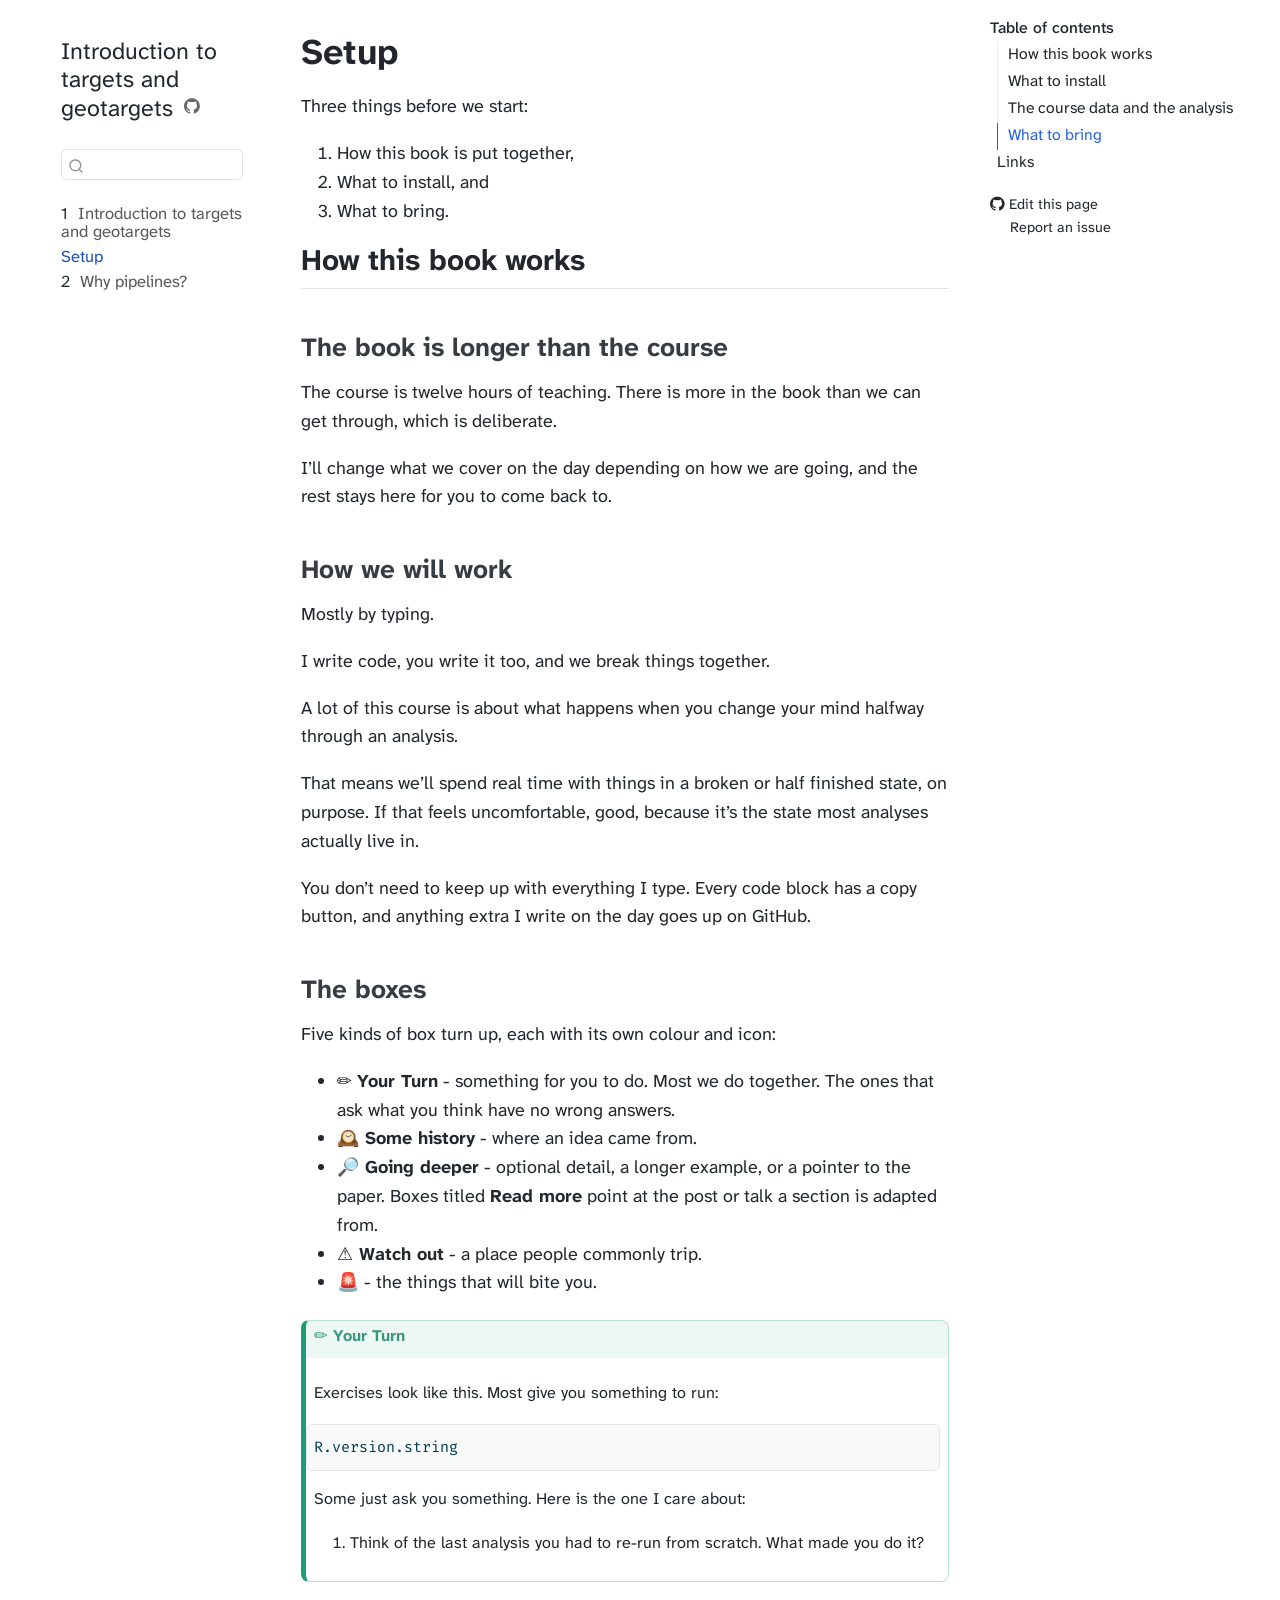
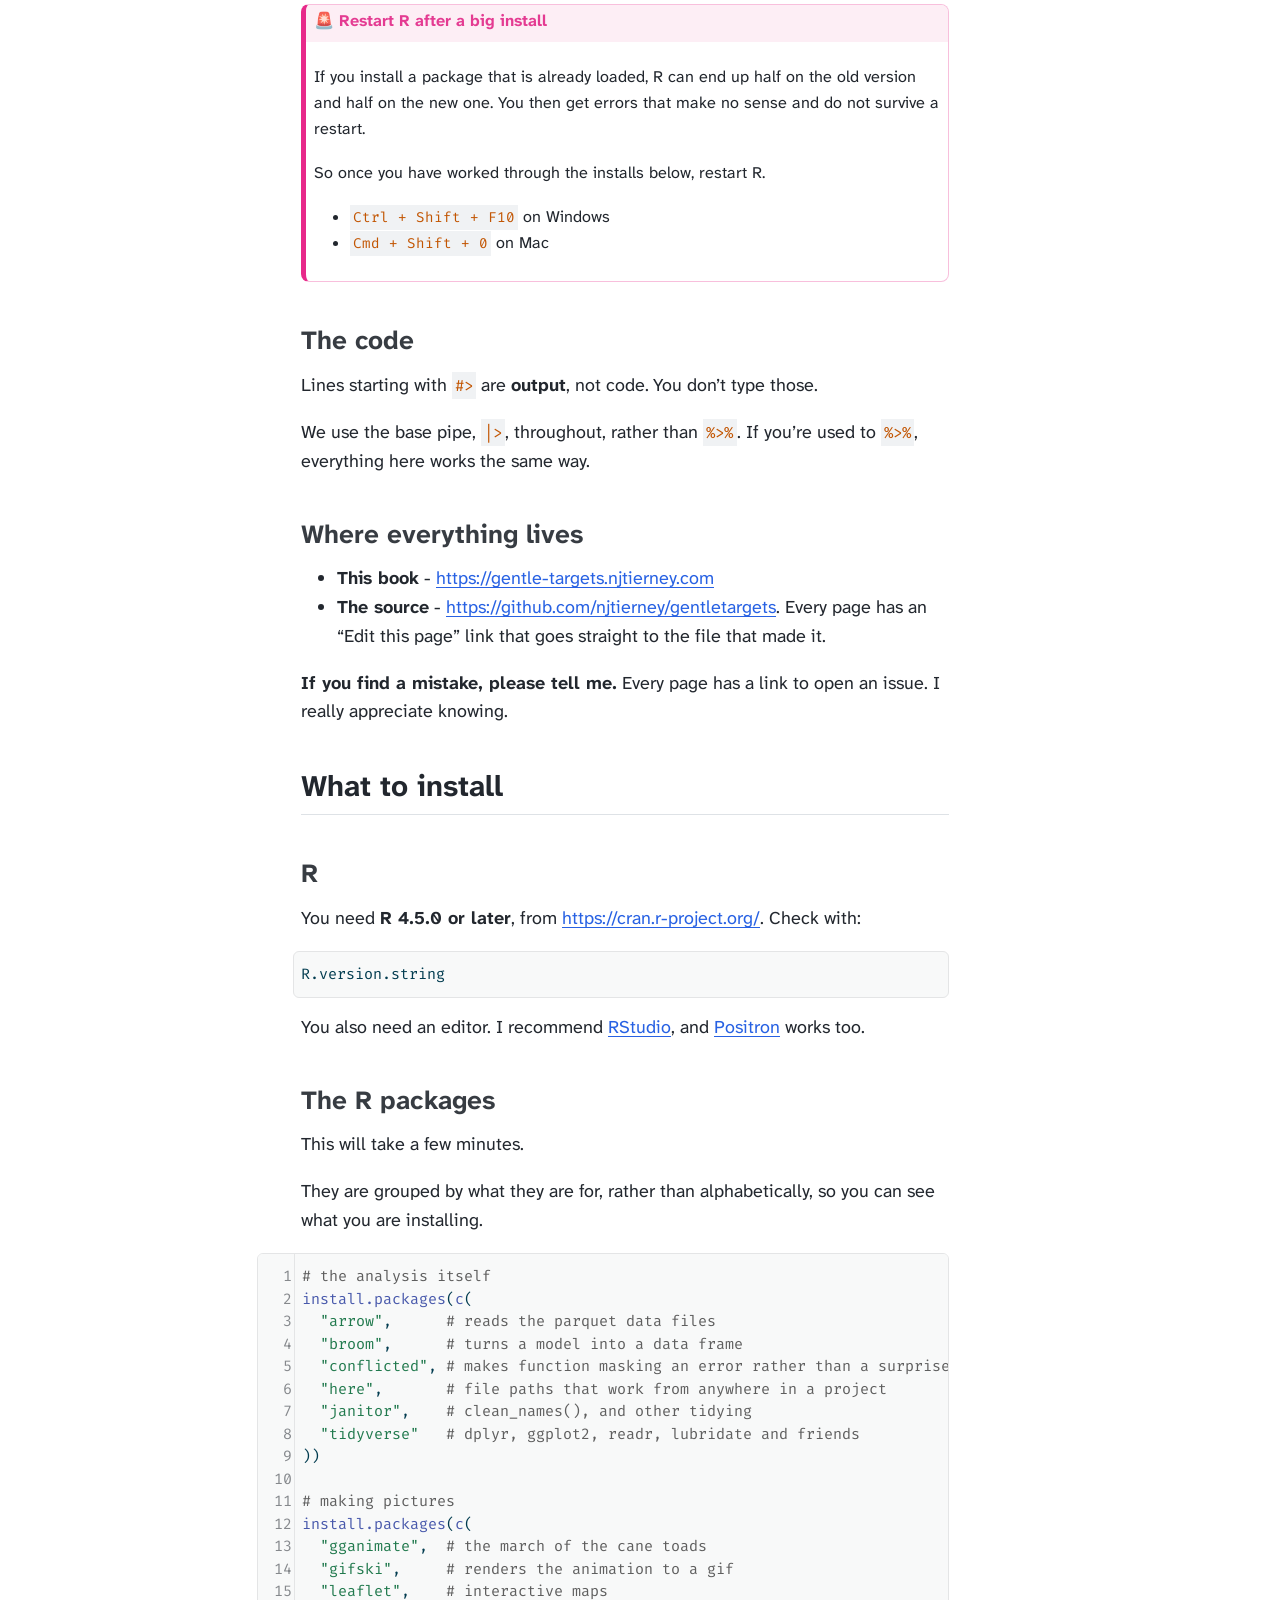
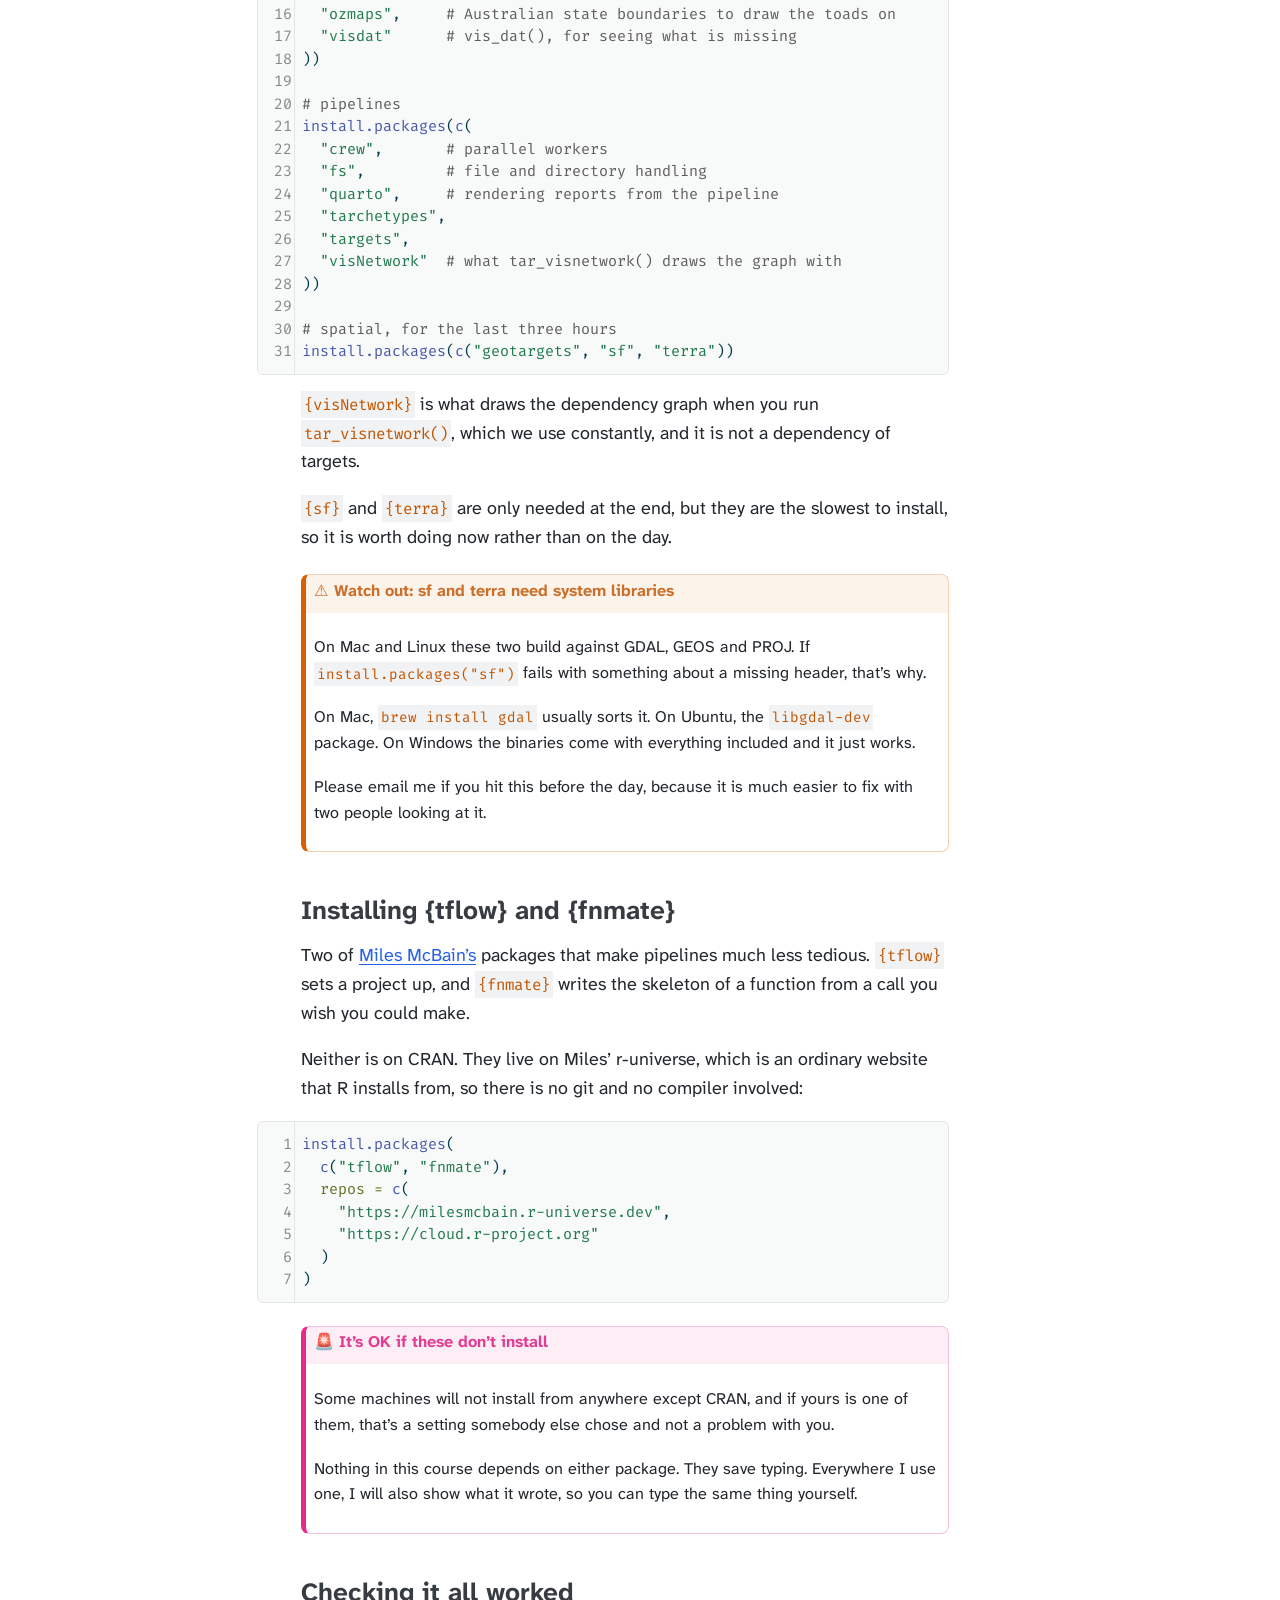
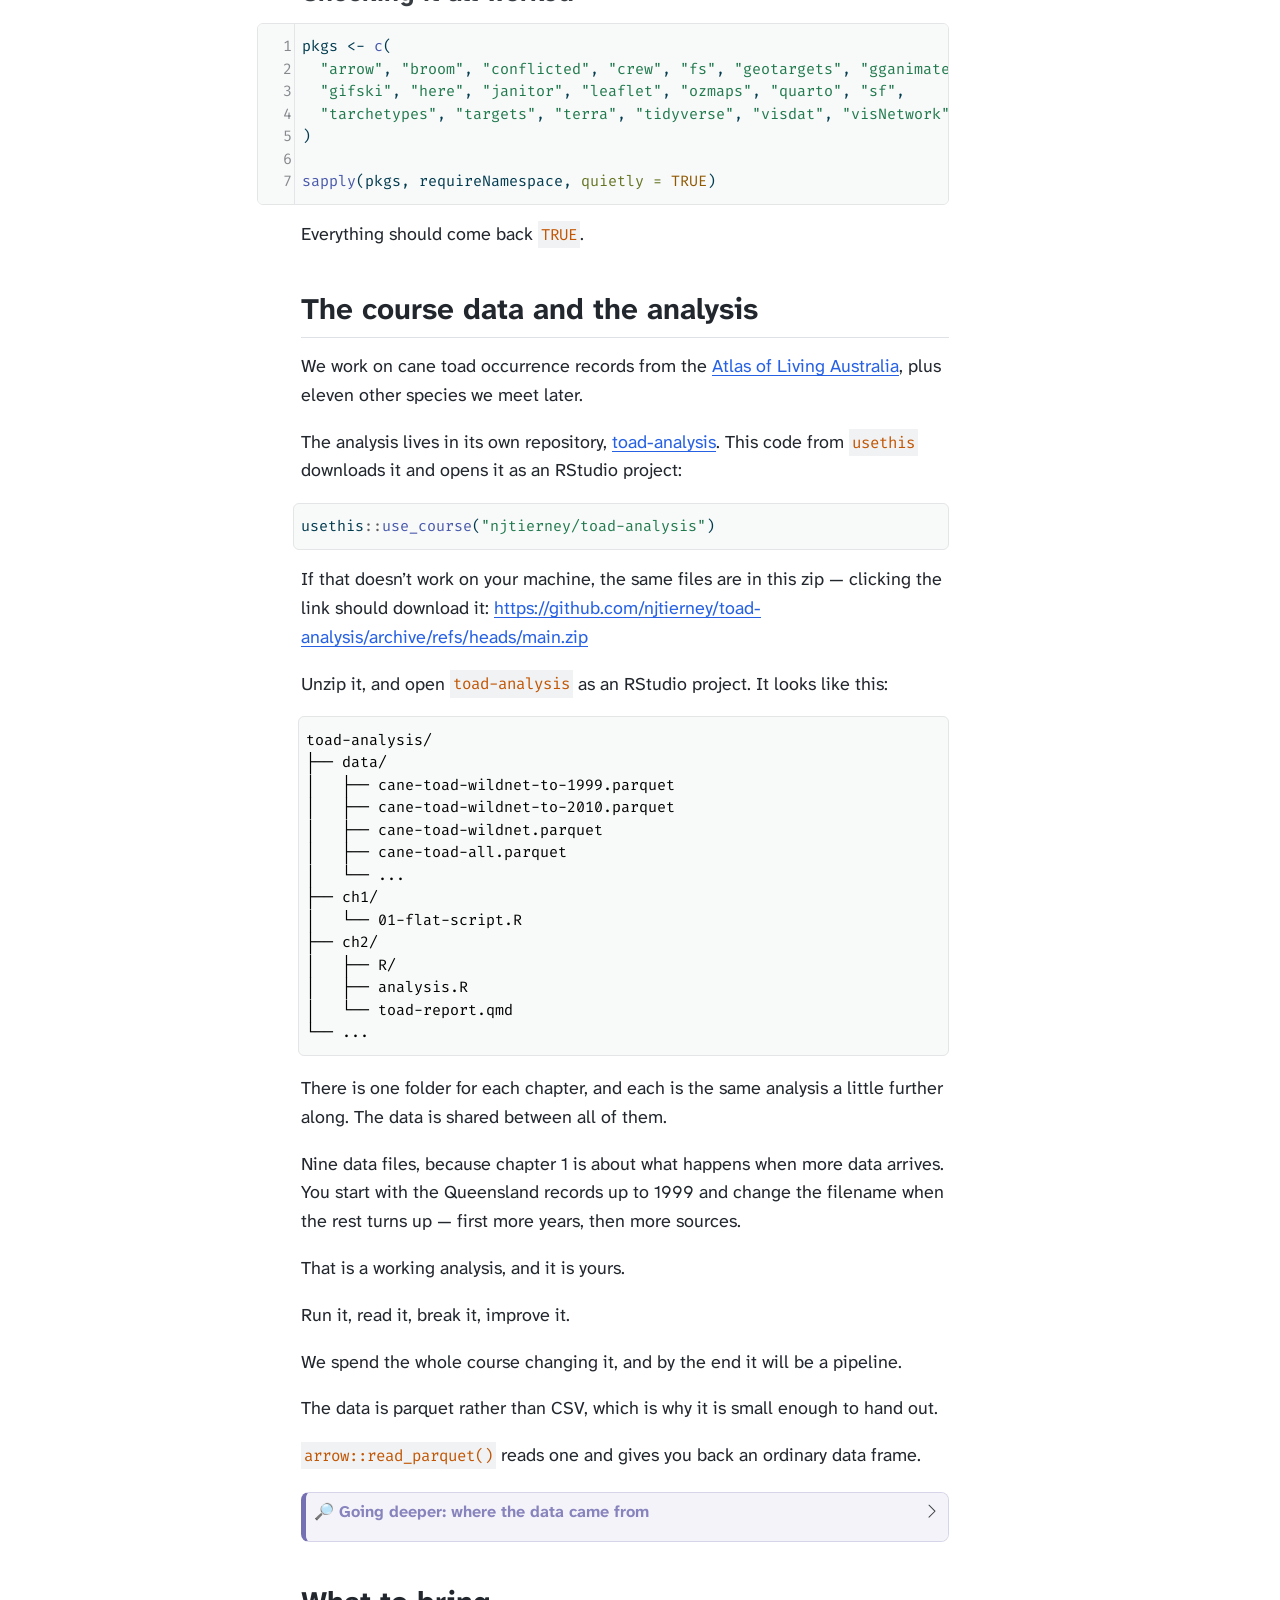
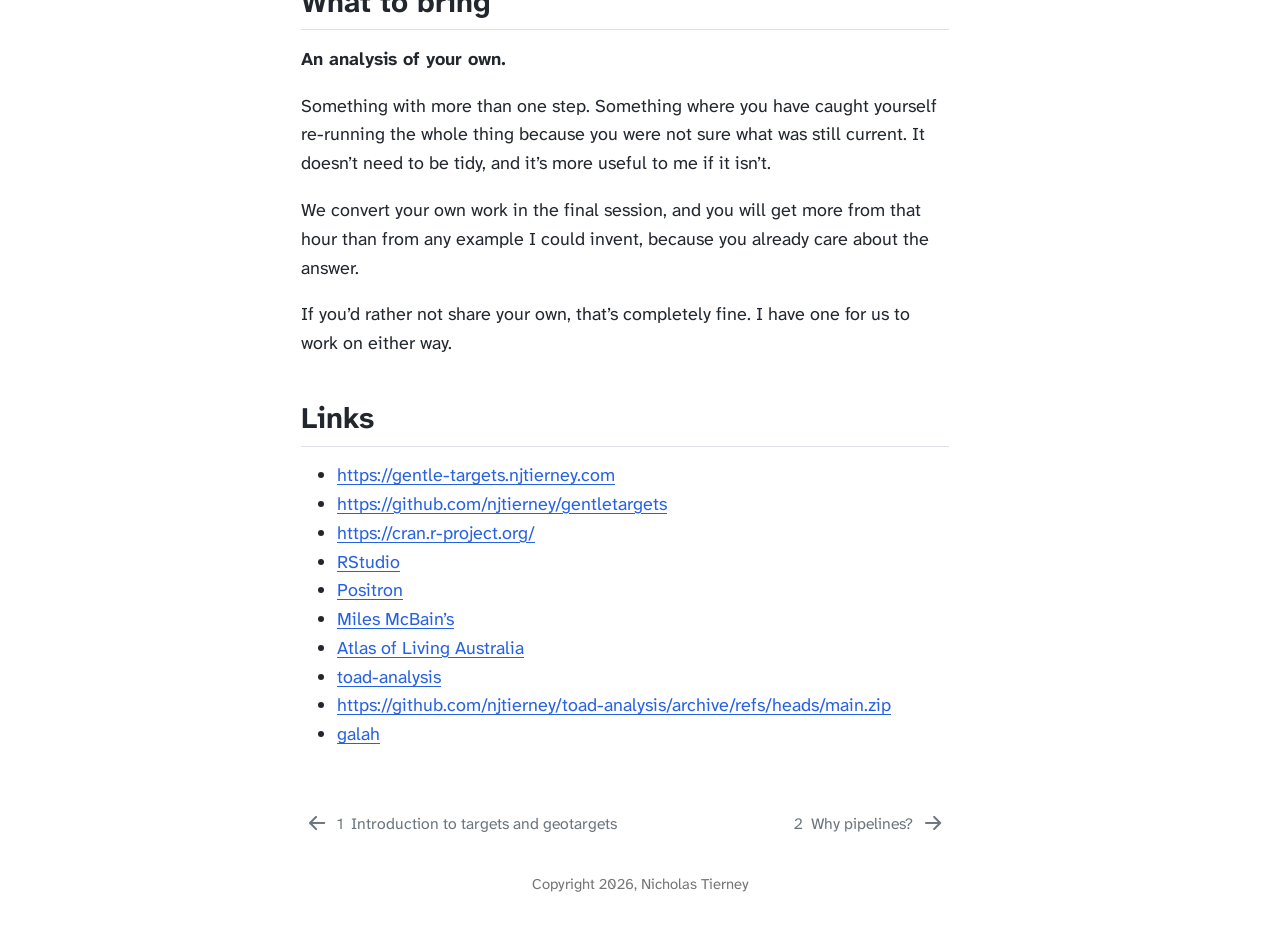
==== setup.html @ 233b73a6 "Built site for gh-pages" ====
<!DOCTYPE html>
<html xmlns="http://www.w3.org/1999/xhtml" lang="en" xml:lang="en"><head>

<meta charset="utf-8">
<meta name="generator" content="quarto-1.10.18">

<meta name="viewport" content="width=device-width, initial-scale=1.0, user-scalable=yes">


<title>Setup – Introduction to targets and geotargets</title>
<style>
/* Default styles provided by pandoc.
** See https://pandoc.org/MANUAL.html#variables-for-html for config info.
*/
span.smallcaps{font-variant: small-caps;}
div.columns{display: flex; gap: 1.5em;}
div.column{flex: auto;}
@media screen {
div.columns{gap: min(4vw, 1.5em);}
div.column{overflow-x: auto;}
}
div.hanging-indent{margin-left: 1.5em; text-indent: -1.5em;}
ul.task-list{list-style: none;}
ul.task-list li input[type="checkbox"] {
  width: 0.8em;
  margin: 0 0.8em 0.2em -1em; /* quarto-specific, see https://github.com/quarto-dev/quarto-cli/issues/4556 */ 
  vertical-align: middle;
}
/* CSS for syntax highlighting */
html { -webkit-text-size-adjust: 100%; }
pre > code.sourceCode { white-space: pre; position: relative; }
pre > code.sourceCode > span { display: inline-block; line-height: 1.25; }
pre > code.sourceCode > span:empty { height: 1.2em; }
.sourceCode { overflow: visible; }
code.sourceCode > span { color: inherit; text-decoration: inherit; }
div.sourceCode { margin: 1em 0; }
pre.sourceCode { margin: 0; }
@media screen {
div.sourceCode { overflow: auto; }
}
@media print {
pre > code.sourceCode { white-space: pre-wrap; }
pre > code.sourceCode > span { text-indent: -5em; padding-left: 5em; }
}
pre.numberSource code
  { counter-reset: source-line 0; }
pre.numberSource code > span
  { position: relative; left: -4em; counter-increment: source-line; }
pre.numberSource code > span > a:first-child::before
  { content: counter(source-line);
    position: relative; left: -1em; text-align: right; vertical-align: baseline;
    border: none; display: inline-block;
    -webkit-touch-callout: none; -webkit-user-select: none;
    -khtml-user-select: none; -moz-user-select: none;
    -ms-user-select: none; user-select: none;
    padding: 0 4px; width: 4em;
  }
pre.numberSource { margin-left: 3em;  padding-left: 4px; }
div.sourceCode
  {   }
@media screen {
pre > code.sourceCode > span > a:first-child::before { text-decoration: underline; }
}
</style>


<script src="site_libs/quarto-nav/quarto-nav.js"></script>
<script src="site_libs/quarto-nav/headroom.min.js"></script>
<script src="site_libs/clipboard/clipboard.min.js"></script>
<script src="site_libs/quarto-search/autocomplete.umd.js"></script>
<script src="site_libs/quarto-search/fuse.min.js"></script>
<script src="site_libs/quarto-search/quarto-search.js"></script>
<meta name="quarto:offset" content="./">
<link href="./why-pipelines.html" rel="next">
<link href="./index.html" rel="prev">
<script src="site_libs/quarto-html/quarto.js" type="module"></script>
<script src="site_libs/quarto-html/tabsets/tabsets.js" type="module"></script>
<script src="site_libs/quarto-html/popper.min.js"></script>
<script src="site_libs/quarto-html/tippy.umd.min.js"></script>
<script src="site_libs/quarto-html/anchor.min.js"></script>
<link href="site_libs/quarto-html/tippy.css" rel="stylesheet">
<link href="site_libs/quarto-html/quarto-syntax-highlighting-b45b7b0fa9169e986df15f1ef60a279c.css" rel="stylesheet" id="quarto-text-highlighting-styles">
<script src="site_libs/bootstrap/bootstrap.min.js"></script>
<link href="site_libs/bootstrap/bootstrap-icons.css" rel="stylesheet">
<link href="site_libs/bootstrap/bootstrap-d8528540b0a15326d4cb04146e0d53d8.min.css" rel="stylesheet" append-hash="true" id="quarto-bootstrap" data-mode="light">
<script id="quarto-search-options" type="application/json">{
  "location": "sidebar",
  "copy-button": false,
  "collapse-after": 3,
  "panel-placement": "start",
  "type": "textbox",
  "limit": 50,
  "keyboard-shortcut": [
    "f",
    "/",
    "s"
  ],
  "show-item-context": false,
  "language": {
    "search-no-results-text": "No results",
    "search-matching-documents-text": "matching documents",
    "search-copy-link-title": "Copy link to search",
    "search-hide-matches-text": "Hide additional matches",
    "search-more-match-text": "more match in this document",
    "search-more-matches-text": "more matches in this document",
    "search-clear-button-title": "Clear",
    "search-text-placeholder": "",
    "search-detached-cancel-button-title": "Cancel",
    "search-submit-button-title": "Submit",
    "search-label": "Search"
  }
}</script>


</head>

<body class="nav-sidebar floating quarto-light">

<div id="quarto-search-results"></div>
  <header id="quarto-header" class="headroom fixed-top">
  <nav class="quarto-secondary-nav">
    <div class="container-fluid d-flex">
      <button type="button" class="quarto-btn-toggle btn" data-bs-toggle="collapse" role="button" data-bs-target=".quarto-sidebar-collapse-item" aria-controls="quarto-sidebar" aria-expanded="false" aria-label="Toggle sidebar navigation" onclick="if (window.quartoToggleHeadroom) { window.quartoToggleHeadroom(); }">
        <i class="bi bi-layout-text-sidebar-reverse"></i>
      </button>
        <nav class="quarto-page-breadcrumbs" aria-label="breadcrumb"><ol class="breadcrumb"><li class="breadcrumb-item"><a href="./setup.html">Setup</a></li></ol></nav>
        <a class="flex-grow-1" role="navigation" data-bs-toggle="collapse" data-bs-target=".quarto-sidebar-collapse-item" aria-controls="quarto-sidebar" aria-expanded="false" aria-label="Toggle sidebar navigation" onclick="if (window.quartoToggleHeadroom) { window.quartoToggleHeadroom(); }">      
        </a>
      <button type="button" class="btn quarto-search-button" aria-label="Search" onclick="window.quartoOpenSearch();">
        <i class="bi bi-search"></i>
      </button>
    </div>
  </nav>
</header>
<!-- content -->
<div id="quarto-content" class="quarto-container page-columns page-rows-contents page-layout-article">
<!-- sidebar -->
  <nav id="quarto-sidebar" class="sidebar collapse collapse-horizontal quarto-sidebar-collapse-item sidebar-navigation floating overflow-auto">
    <div class="pt-lg-2 mt-2 text-left sidebar-header">
    <div class="sidebar-title mb-0 py-0">
      <a href="./">Introduction to targets and geotargets</a> 
        <div class="sidebar-tools-main">
    <a href="https://https://github.com/njtierney/gentletargets" title="Source Code" class="quarto-navigation-tool px-1" aria-label="Source Code"><i class="bi bi-github"></i></a>
</div>
    </div>
      </div>
        <div class="mt-2 flex-shrink-0 align-items-center">
        <div class="sidebar-search">
        <div id="quarto-search" class="" title="Search"></div>
        </div>
        </div>
    <div class="sidebar-menu-container"> 
    <ul class="list-unstyled mt-1">
        <li class="sidebar-item">
  <div class="sidebar-item-container"> 
  <a href="./index.html" class="sidebar-item-text sidebar-link">
 <span class="menu-text"><span class="chapter-number">1</span>&nbsp; <span class="chapter-title">Introduction to targets and geotargets</span></span></a>
  </div>
</li>
        <li class="sidebar-item">
  <div class="sidebar-item-container"> 
  <a href="./setup.html" class="sidebar-item-text sidebar-link active">
 <span class="menu-text">Setup</span></a>
  </div>
</li>
        <li class="sidebar-item">
  <div class="sidebar-item-container"> 
  <a href="./why-pipelines.html" class="sidebar-item-text sidebar-link">
 <span class="menu-text"><span class="chapter-number">2</span>&nbsp; <span class="chapter-title">Why pipelines?</span></span></a>
  </div>
</li>
    </ul>
    </div>
</nav>
<div id="quarto-sidebar-glass" class="quarto-sidebar-collapse-item" data-bs-toggle="collapse" data-bs-target=".quarto-sidebar-collapse-item"></div>
<!-- margin-sidebar -->
    <div id="quarto-margin-sidebar" class="sidebar margin-sidebar">
        <nav id="TOC" role="doc-toc" class="toc-active">
    <h2 id="toc-title">Table of contents</h2>
   
  <ul>
  <li><a href="#how-this-book-works" id="toc-how-this-book-works" class="nav-link active" data-scroll-target="#how-this-book-works">How this book works</a>
  <ul class="collapse">
  <li><a href="#the-book-is-longer-than-the-course" id="toc-the-book-is-longer-than-the-course" class="nav-link" data-scroll-target="#the-book-is-longer-than-the-course">The book is longer than the course</a></li>
  <li><a href="#how-we-will-work" id="toc-how-we-will-work" class="nav-link" data-scroll-target="#how-we-will-work">How we will work</a></li>
  <li><a href="#the-boxes" id="toc-the-boxes" class="nav-link" data-scroll-target="#the-boxes">The boxes</a></li>
  <li><a href="#the-code" id="toc-the-code" class="nav-link" data-scroll-target="#the-code">The code</a></li>
  <li><a href="#where-everything-lives" id="toc-where-everything-lives" class="nav-link" data-scroll-target="#where-everything-lives">Where everything lives</a></li>
  </ul></li>
  <li><a href="#what-to-install" id="toc-what-to-install" class="nav-link" data-scroll-target="#what-to-install">What to install</a>
  <ul class="collapse">
  <li><a href="#r" id="toc-r" class="nav-link" data-scroll-target="#r">R</a></li>
  <li><a href="#the-r-packages" id="toc-the-r-packages" class="nav-link" data-scroll-target="#the-r-packages">The R packages</a></li>
  <li><a href="#installing-tflow-and-fnmate" id="toc-installing-tflow-and-fnmate" class="nav-link" data-scroll-target="#installing-tflow-and-fnmate">Installing {tflow} and {fnmate}</a></li>
  <li><a href="#checking-it-all-worked" id="toc-checking-it-all-worked" class="nav-link" data-scroll-target="#checking-it-all-worked">Checking it all worked</a></li>
  </ul></li>
  <li><a href="#the-course-data-and-the-analysis" id="toc-the-course-data-and-the-analysis" class="nav-link" data-scroll-target="#the-course-data-and-the-analysis">The course data and the analysis</a></li>
  <li><a href="#what-to-bring" id="toc-what-to-bring" class="nav-link" data-scroll-target="#what-to-bring">What to bring</a></li>
  <li>Links</li>
  </ul>
<div class="toc-actions"><ul><li><a href="https://https://github.com/njtierney/gentletargets/edit/main/setup.qmd" class="toc-action"><i class="bi bi-github"></i>Edit this page</a></li><li><a href="https://https://github.com/njtierney/gentletargets/issues/new" class="toc-action"><i class="bi empty"></i>Report an issue</a></li></ul></div></nav>
    </div>
<!-- main -->
<main class="content" id="quarto-document-content">

<header id="title-block-header" class="quarto-title-block default">
<div class="quarto-title">
<h1 class="title"><span id="sec-setup" class="quarto-section-identifier">Setup</span></h1>
</div>



<div class="quarto-title-meta">

    
  
    
  </div>
  


</header>


<p>Three things before we start:</p>
<ol type="1">
<li>How this book is put together,</li>
<li>What to install, and</li>
<li>What to bring.</li>
</ol>
<section id="how-this-book-works" class="level2">
<h2 class="anchored" data-anchor-id="how-this-book-works">How this book works</h2>
<section id="the-book-is-longer-than-the-course" class="level3">
<h3 class="anchored" data-anchor-id="the-book-is-longer-than-the-course">The book is longer than the course</h3>
<p>The course is twelve hours of teaching. There is more in the book than we can get through, which is deliberate.</p>
<p>I’ll change what we cover on the day depending on how we are going, and the rest stays here for you to come back to.</p>
</section>
<section id="how-we-will-work" class="level3">
<h3 class="anchored" data-anchor-id="how-we-will-work">How we will work</h3>
<p>Mostly by typing.</p>
<p>I write code, you write it too, and we break things together.</p>
<p>A lot of this course is about what happens when you change your mind halfway through an analysis.</p>
<p>That means we’ll spend real time with things in a broken or half finished state, on purpose. If that feels uncomfortable, good, because it’s the state most analyses actually live in.</p>
<p>You don’t need to keep up with everything I type. Every code block has a copy button, and anything extra I write on the day goes up on GitHub.</p>
</section>
<section id="the-boxes" class="level3">
<h3 class="anchored" data-anchor-id="the-boxes">The boxes</h3>
<p>Five kinds of box turn up, each with its own colour and icon:</p>
<ul>
<li><strong>✏️ Your Turn</strong> - something for you to do. Most we do together. The ones that ask what you think have no wrong answers.</li>
<li><strong>🕰️ Some history</strong> - where an idea came from.</li>
<li><strong>🔎 Going deeper</strong> - optional detail, a longer example, or a pointer to the paper. Boxes titled <strong>Read more</strong> point at the post or talk a section is adapted from.</li>
<li><strong>⚠️ Watch out</strong> - a place people commonly trip.</li>
<li><strong>🚨</strong> - the things that will bite you.</li>
</ul>
<div class="callout callout-style-default callout-note callout-titled" title="Your Turn">
<div class="callout-header d-flex align-content-center">
<div class="callout-icon-container">
<i class="callout-icon"></i>
</div>
<div class="callout-title-container flex-fill">
<span class="screen-reader-only">Note</span>Your Turn
</div>
</div>
<div class="callout-body-container callout-body">
<p>Exercises look like this. Most give you something to run:</p>
<div class="code-copy-outer-scaffold"><div class="sourceCode" id="cb1"><pre class="sourceCode numberSource r number-lines code-with-copy"><code class="sourceCode r"><span id="cb1-1"><a href="#cb1-1" aria-label="1"></a>R.version.string</span></code></pre></div><button title="Copy to Clipboard" class="code-copy-button"><i class="bi"></i></button></div>
<p>Some just ask you something. Here is the one I care about:</p>
<ol type="1">
<li>Think of the last analysis you had to re-run from scratch. What made you do it?</li>
</ol>
</div>
</div>
<div class="callout callout-style-default callout-important callout-titled" title="Restart R after a big install">
<div class="callout-header d-flex align-content-center">
<div class="callout-icon-container">
<i class="callout-icon"></i>
</div>
<div class="callout-title-container flex-fill">
<span class="screen-reader-only">Important</span>Restart R after a big install
</div>
</div>
<div class="callout-body-container callout-body">
<p>If you install a package that is already loaded, R can end up half on the old version and half on the new one. You then get errors that make no sense and do not survive a restart.</p>
<p>So once you have worked through the installs below, restart R.</p>
<ul>
<li><code>Ctrl + Shift + F10</code> on Windows</li>
<li><code>Cmd + Shift + 0</code> on Mac</li>
</ul>
</div>
</div>
</section>
<section id="the-code" class="level3">
<h3 class="anchored" data-anchor-id="the-code">The code</h3>
<p>Lines starting with <code>#&gt;</code> are <strong>output</strong>, not code. You don’t type those.</p>
<p>We use the base pipe, <code>|&gt;</code>, throughout, rather than <code>%&gt;%</code>. If you’re used to <code>%&gt;%</code>, everything here works the same way.</p>
</section>
<section id="where-everything-lives" class="level3">
<h3 class="anchored" data-anchor-id="where-everything-lives">Where everything lives</h3>
<ul>
<li><strong>This book</strong> - <a href="https://gentle-targets.njtierney.com" class="uri">https://gentle-targets.njtierney.com</a></li>
<li><strong>The source</strong> - <a href="https://github.com/njtierney/gentletargets" class="uri">https://github.com/njtierney/gentletargets</a>. Every page has an “Edit this page” link that goes straight to the file that made it.</li>
</ul>
<p><strong>If you find a mistake, please tell me.</strong> Every page has a link to open an issue. I really appreciate knowing.</p>
</section>
</section>
<section id="what-to-install" class="level2">
<h2 class="anchored" data-anchor-id="what-to-install">What to install</h2>
<section id="r" class="level3">
<h3 class="anchored" data-anchor-id="r">R</h3>
<p>You need <strong>R 4.5.0 or later</strong>, from <a href="https://cran.r-project.org/" class="uri">https://cran.r-project.org/</a>. Check with:</p>
<div class="code-copy-outer-scaffold"><div class="sourceCode" id="cb2"><pre class="sourceCode numberSource r number-lines code-with-copy"><code class="sourceCode r"><span id="cb2-1"><a href="#cb2-1" aria-label="1"></a>R.version.string</span></code></pre></div><button title="Copy to Clipboard" class="code-copy-button"><i class="bi"></i></button></div>
<p>You also need an editor. I recommend <a href="https://posit.co/download/rstudio-desktop/">RStudio</a>, and <a href="https://positron.posit.co/">Positron</a> works too.</p>
</section>
<section id="the-r-packages" class="level3">
<h3 class="anchored" data-anchor-id="the-r-packages">The R packages</h3>
<p>This will take a few minutes.</p>
<p>They are grouped by what they are for, rather than alphabetically, so you can see what you are installing.</p>
<div class="code-copy-outer-scaffold"><div class="sourceCode" id="cb3"><pre class="sourceCode numberSource r number-lines code-with-copy"><code class="sourceCode r"><span id="cb3-1"><a href="#cb3-1" aria-label="1"></a><span class="co"># the analysis itself</span></span>
<span id="cb3-2"><a href="#cb3-2" aria-label="2"></a><span class="fu">install.packages</span>(<span class="fu">c</span>(</span>
<span id="cb3-3"><a href="#cb3-3" aria-label="3"></a>  <span class="st">"arrow"</span>,      <span class="co"># reads the parquet data files</span></span>
<span id="cb3-4"><a href="#cb3-4" aria-label="4"></a>  <span class="st">"broom"</span>,      <span class="co"># turns a model into a data frame</span></span>
<span id="cb3-5"><a href="#cb3-5" aria-label="5"></a>  <span class="st">"conflicted"</span>, <span class="co"># makes function masking an error rather than a surprise</span></span>
<span id="cb3-6"><a href="#cb3-6" aria-label="6"></a>  <span class="st">"here"</span>,       <span class="co"># file paths that work from anywhere in a project</span></span>
<span id="cb3-7"><a href="#cb3-7" aria-label="7"></a>  <span class="st">"janitor"</span>,    <span class="co"># clean_names(), and other tidying</span></span>
<span id="cb3-8"><a href="#cb3-8" aria-label="8"></a>  <span class="st">"tidyverse"</span>   <span class="co"># dplyr, ggplot2, readr, lubridate and friends</span></span>
<span id="cb3-9"><a href="#cb3-9" aria-label="9"></a>))</span>
<span id="cb3-10"><a href="#cb3-10" aria-label="10"></a></span>
<span id="cb3-11"><a href="#cb3-11" aria-label="11"></a><span class="co"># making pictures</span></span>
<span id="cb3-12"><a href="#cb3-12" aria-label="12"></a><span class="fu">install.packages</span>(<span class="fu">c</span>(</span>
<span id="cb3-13"><a href="#cb3-13" aria-label="13"></a>  <span class="st">"gganimate"</span>,  <span class="co"># the march of the cane toads</span></span>
<span id="cb3-14"><a href="#cb3-14" aria-label="14"></a>  <span class="st">"gifski"</span>,     <span class="co"># renders the animation to a gif</span></span>
<span id="cb3-15"><a href="#cb3-15" aria-label="15"></a>  <span class="st">"leaflet"</span>,    <span class="co"># interactive maps</span></span>
<span id="cb3-16"><a href="#cb3-16" aria-label="16"></a>  <span class="st">"ozmaps"</span>,     <span class="co"># Australian state boundaries to draw the toads on</span></span>
<span id="cb3-17"><a href="#cb3-17" aria-label="17"></a>  <span class="st">"visdat"</span>      <span class="co"># vis_dat(), for seeing what is missing</span></span>
<span id="cb3-18"><a href="#cb3-18" aria-label="18"></a>))</span>
<span id="cb3-19"><a href="#cb3-19" aria-label="19"></a></span>
<span id="cb3-20"><a href="#cb3-20" aria-label="20"></a><span class="co"># pipelines</span></span>
<span id="cb3-21"><a href="#cb3-21" aria-label="21"></a><span class="fu">install.packages</span>(<span class="fu">c</span>(</span>
<span id="cb3-22"><a href="#cb3-22" aria-label="22"></a>  <span class="st">"crew"</span>,       <span class="co"># parallel workers</span></span>
<span id="cb3-23"><a href="#cb3-23" aria-label="23"></a>  <span class="st">"fs"</span>,         <span class="co"># file and directory handling</span></span>
<span id="cb3-24"><a href="#cb3-24" aria-label="24"></a>  <span class="st">"quarto"</span>,     <span class="co"># rendering reports from the pipeline</span></span>
<span id="cb3-25"><a href="#cb3-25" aria-label="25"></a>  <span class="st">"tarchetypes"</span>,</span>
<span id="cb3-26"><a href="#cb3-26" aria-label="26"></a>  <span class="st">"targets"</span>,</span>
<span id="cb3-27"><a href="#cb3-27" aria-label="27"></a>  <span class="st">"visNetwork"</span>  <span class="co"># what tar_visnetwork() draws the graph with</span></span>
<span id="cb3-28"><a href="#cb3-28" aria-label="28"></a>))</span>
<span id="cb3-29"><a href="#cb3-29" aria-label="29"></a></span>
<span id="cb3-30"><a href="#cb3-30" aria-label="30"></a><span class="co"># spatial, for the last three hours</span></span>
<span id="cb3-31"><a href="#cb3-31" aria-label="31"></a><span class="fu">install.packages</span>(<span class="fu">c</span>(<span class="st">"geotargets"</span>, <span class="st">"sf"</span>, <span class="st">"terra"</span>))</span></code></pre></div><button title="Copy to Clipboard" class="code-copy-button"><i class="bi"></i></button></div>
<p><code>{visNetwork}</code> is what draws the dependency graph when you run <code>tar_visnetwork()</code>, which we use constantly, and it is not a dependency of targets.</p>
<p><code>{sf}</code> and <code>{terra}</code> are only needed at the end, but they are the slowest to install, so it is worth doing now rather than on the day.</p>
<div class="callout callout-style-default callout-warning callout-titled" title="Watch out: sf and terra need system libraries">
<div class="callout-header d-flex align-content-center">
<div class="callout-icon-container">
<i class="callout-icon"></i>
</div>
<div class="callout-title-container flex-fill">
<span class="screen-reader-only">Warning</span>Watch out: sf and terra need system libraries
</div>
</div>
<div class="callout-body-container callout-body">
<p>On Mac and Linux these two build against GDAL, GEOS and PROJ. If <code>install.packages("sf")</code> fails with something about a missing header, that’s why.</p>
<p>On Mac, <code>brew install gdal</code> usually sorts it. On Ubuntu, the <code>libgdal-dev</code> package. On Windows the binaries come with everything included and it just works.</p>
<p>Please email me if you hit this before the day, because it is much easier to fix with two people looking at it.</p>
</div>
</div>
</section>
<section id="installing-tflow-and-fnmate" class="level3">
<h3 class="anchored" data-anchor-id="installing-tflow-and-fnmate">Installing {tflow} and {fnmate}</h3>
<p>Two of <a href="https://milesmcbain.xyz">Miles McBain’s</a> packages that make pipelines much less tedious. <code>{tflow}</code> sets a project up, and <code>{fnmate}</code> writes the skeleton of a function from a call you wish you could make.</p>
<p>Neither is on CRAN. They live on Miles’ r-universe, which is an ordinary website that R installs from, so there is no git and no compiler involved:</p>
<div class="code-copy-outer-scaffold"><div class="sourceCode" id="cb4"><pre class="sourceCode numberSource r number-lines code-with-copy"><code class="sourceCode r"><span id="cb4-1"><a href="#cb4-1" aria-label="1"></a><span class="fu">install.packages</span>(</span>
<span id="cb4-2"><a href="#cb4-2" aria-label="2"></a>  <span class="fu">c</span>(<span class="st">"tflow"</span>, <span class="st">"fnmate"</span>),</span>
<span id="cb4-3"><a href="#cb4-3" aria-label="3"></a>  <span class="at">repos =</span> <span class="fu">c</span>(</span>
<span id="cb4-4"><a href="#cb4-4" aria-label="4"></a>    <span class="st">"https://milesmcbain.r-universe.dev"</span>,</span>
<span id="cb4-5"><a href="#cb4-5" aria-label="5"></a>    <span class="st">"https://cloud.r-project.org"</span></span>
<span id="cb4-6"><a href="#cb4-6" aria-label="6"></a>  )</span>
<span id="cb4-7"><a href="#cb4-7" aria-label="7"></a>)</span></code></pre></div><button title="Copy to Clipboard" class="code-copy-button"><i class="bi"></i></button></div>
<div class="callout callout-style-default callout-important callout-titled" title="It's OK if these don't install">
<div class="callout-header d-flex align-content-center">
<div class="callout-icon-container">
<i class="callout-icon"></i>
</div>
<div class="callout-title-container flex-fill">
<span class="screen-reader-only">Important</span>It’s OK if these don’t install
</div>
</div>
<div class="callout-body-container callout-body">
<p>Some machines will not install from anywhere except CRAN, and if yours is one of them, that’s a setting somebody else chose and not a problem with you.</p>
<p>Nothing in this course depends on either package. They save typing. Everywhere I use one, I will also show what it wrote, so you can type the same thing yourself.</p>
</div>
</div>
</section>
<section id="checking-it-all-worked" class="level3">
<h3 class="anchored" data-anchor-id="checking-it-all-worked">Checking it all worked</h3>
<div class="code-copy-outer-scaffold"><div class="sourceCode" id="cb5"><pre class="sourceCode numberSource r number-lines code-with-copy"><code class="sourceCode r"><span id="cb5-1"><a href="#cb5-1" aria-label="1"></a>pkgs <span class="ot">&lt;-</span> <span class="fu">c</span>(</span>
<span id="cb5-2"><a href="#cb5-2" aria-label="2"></a>  <span class="st">"arrow"</span>, <span class="st">"broom"</span>, <span class="st">"conflicted"</span>, <span class="st">"crew"</span>, <span class="st">"fs"</span>, <span class="st">"geotargets"</span>, <span class="st">"gganimate"</span>,</span>
<span id="cb5-3"><a href="#cb5-3" aria-label="3"></a>  <span class="st">"gifski"</span>, <span class="st">"here"</span>, <span class="st">"janitor"</span>, <span class="st">"leaflet"</span>, <span class="st">"ozmaps"</span>, <span class="st">"quarto"</span>, <span class="st">"sf"</span>,</span>
<span id="cb5-4"><a href="#cb5-4" aria-label="4"></a>  <span class="st">"tarchetypes"</span>, <span class="st">"targets"</span>, <span class="st">"terra"</span>, <span class="st">"tidyverse"</span>, <span class="st">"visdat"</span>, <span class="st">"visNetwork"</span></span>
<span id="cb5-5"><a href="#cb5-5" aria-label="5"></a>)</span>
<span id="cb5-6"><a href="#cb5-6" aria-label="6"></a></span>
<span id="cb5-7"><a href="#cb5-7" aria-label="7"></a><span class="fu">sapply</span>(pkgs, requireNamespace, <span class="at">quietly =</span> <span class="cn">TRUE</span>)</span></code></pre></div><button title="Copy to Clipboard" class="code-copy-button"><i class="bi"></i></button></div>
<p>Everything should come back <code>TRUE</code>.</p>
</section>
</section>
<section id="the-course-data-and-the-analysis" class="level2">
<h2 class="anchored" data-anchor-id="the-course-data-and-the-analysis">The course data and the analysis</h2>
<p>We work on cane toad occurrence records from the <a href="https://www.ala.org.au">Atlas of Living Australia</a>, plus eleven other species we meet later.</p>
<p>The analysis lives in its own repository, <a href="https://github.com/njtierney/toad-analysis">toad-analysis</a>. This code from <code>usethis</code> downloads it and opens it as an RStudio project:</p>
<div class="code-copy-outer-scaffold"><div class="sourceCode" id="cb6"><pre class="sourceCode numberSource r number-lines code-with-copy"><code class="sourceCode r"><span id="cb6-1"><a href="#cb6-1" aria-label="1"></a>usethis<span class="sc">::</span><span class="fu">use_course</span>(<span class="st">"njtierney/toad-analysis"</span>)</span></code></pre></div><button title="Copy to Clipboard" class="code-copy-button"><i class="bi"></i></button></div>
<p>If that doesn’t work on your machine, the same files are in this zip — clicking the link should download it: <a href="https://github.com/njtierney/toad-analysis/archive/refs/heads/main.zip" class="uri">https://github.com/njtierney/toad-analysis/archive/refs/heads/main.zip</a></p>
<p>Unzip it, and open <code>toad-analysis</code> as an RStudio project. It looks like this:</p>
<pre><code>toad-analysis/
├── data/
│   ├── cane-toad-wildnet-to-1999.parquet
│   ├── cane-toad-wildnet-to-2010.parquet
│   ├── cane-toad-wildnet.parquet
│   ├── cane-toad-all.parquet
│   └── ...
├── ch1/
│   └── 01-flat-script.R
├── ch2/
│   ├── R/
│   ├── analysis.R
│   └── toad-report.qmd
└── ...</code></pre>
<p>There is one folder for each chapter, and each is the same analysis a little further along. The data is shared between all of them.</p>
<p>Nine data files, because chapter 1 is about what happens when more data arrives. You start with the Queensland records up to 1999 and change the filename when the rest turns up — first more years, then more sources.</p>
<p>That is a working analysis, and it is yours.</p>
<p>Run it, read it, break it, improve it.</p>
<p>We spend the whole course changing it, and by the end it will be a pipeline.</p>
<p>The data is parquet rather than CSV, which is why it is small enough to hand out.</p>
<p><code>arrow::read_parquet()</code> reads one and gives you back an ordinary data frame.</p>
<div class="callout callout-style-default callout-tip callout-titled" title="Going deeper: where the data came from">
<div class="callout-header d-flex align-content-center collapsed" data-bs-toggle="collapse" data-bs-target=".callout-5-contents" aria-controls="callout-5" aria-expanded="false" aria-label="Toggle callout">
<div class="callout-icon-container">
<i class="callout-icon"></i>
</div>
<div class="callout-title-container flex-fill">
<span class="screen-reader-only">Tip</span>Going deeper: where the data came from
</div>
<div class="callout-btn-toggle d-inline-block border-0 py-1 ps-1 pe-0 float-end"><i class="callout-toggle"></i></div>
</div>
<div id="callout-5" class="callout-5-contents callout-collapse collapse">
<div class="callout-body-container callout-body">
<p><code>data-raw/01-download-occurrences.R</code> in the book’s repo is the script that made these files. It uses <a href="https://galah.ala.org.au/R/">galah</a> to query the Atlas of Living Australia.</p>
<p>You do not need to run it, and I would rather you didn’t on the day, because thirty people hitting the same API at once is not a good time for anybody. But it is there, it is commented, and it’s a reasonable model for the kind of script that belongs in <code>data-raw/</code>.</p>
<p>Records under a non-commercial licence have been removed, so what you have is a little smaller than what the Atlas will give you.</p>
</div>
</div>
</div>
</section>
<section id="what-to-bring" class="level2">
<h2 class="anchored" data-anchor-id="what-to-bring">What to bring</h2>
<p><strong>An analysis of your own.</strong></p>
<p>Something with more than one step. Something where you have caught yourself re-running the whole thing because you were not sure what was still current. It doesn’t need to be tidy, and it’s more useful to me if it isn’t.</p>
<p>We convert your own work in the final session, and you will get more from that hour than from any example I could invent, because you already care about the answer.</p>
<p>If you’d rather not share your own, that’s completely fine. I have one for us to work on either way.</p>


</section>
<section class="level2 unnumbered">
<h2 class="unnumbered anchored" data-anchor-id="">Links</h2>
<ul>
<li><a href="https://gentle-targets.njtierney.com" class="uri">https://gentle-targets.njtierney.com</a></li>
<li><a href="https://github.com/njtierney/gentletargets" class="uri">https://github.com/njtierney/gentletargets</a></li>
<li><a href="https://cran.r-project.org/" class="uri">https://cran.r-project.org/</a></li>
<li><a href="https://posit.co/download/rstudio-desktop/">RStudio</a></li>
<li><a href="https://positron.posit.co/">Positron</a></li>
<li><a href="https://milesmcbain.xyz">Miles McBain’s</a></li>
<li><a href="https://www.ala.org.au">Atlas of Living Australia</a></li>
<li><a href="https://github.com/njtierney/toad-analysis">toad-analysis</a></li>
<li><a href="https://github.com/njtierney/toad-analysis/archive/refs/heads/main.zip" class="uri">https://github.com/njtierney/toad-analysis/archive/refs/heads/main.zip</a></li>
<li><a href="https://galah.ala.org.au/R/">galah</a></li>
</ul>
</section>

</main> <!-- /main -->
<script id="quarto-html-after-body" type="application/javascript">
  window.document.addEventListener("DOMContentLoaded", function (event) {
    const icon = "";
    const anchorJS = new window.AnchorJS();
    anchorJS.options = {
      placement: 'right',
      icon: icon
    };
    anchorJS.add('.anchored');
    const isCodeAnnotation = (el) => {
      for (const clz of el.classList) {
        if (clz.startsWith('code-annotation-')) {                     
          return true;
        }
      }
      return false;
    }
    const onCopySuccess = function(e) {
      // button target
      const button = e.trigger;
      // don't keep focus
      button.blur();
      // flash "checked"
      button.classList.add('code-copy-button-checked');
      var currentTitle = button.getAttribute("title");
      button.setAttribute("title", "Copied!");
      let tooltip;
      if (window.bootstrap) {
        button.setAttribute("data-bs-toggle", "tooltip");
        button.setAttribute("data-bs-placement", "left");
        button.setAttribute("data-bs-title", "Copied!");
        tooltip = new bootstrap.Tooltip(button, 
          { trigger: "manual", 
            customClass: "code-copy-button-tooltip",
            offset: [0, -8]});
        tooltip.show();    
      }
      setTimeout(function() {
        if (tooltip) {
          tooltip.hide();
          button.removeAttribute("data-bs-title");
          button.removeAttribute("data-bs-toggle");
          button.removeAttribute("data-bs-placement");
        }
        button.setAttribute("title", currentTitle);
        button.classList.remove('code-copy-button-checked');
      }, 1000);
      // clear code selection
      e.clearSelection();
    }
    const getTextToCopy = function(trigger) {
      const outerScaffold = trigger.parentElement.cloneNode(true);
      const codeEl = outerScaffold.querySelector('code');
      for (const childEl of codeEl.children) {
        if (isCodeAnnotation(childEl)) {
          childEl.remove();
        }
      }
      return codeEl.innerText;
    }
    const clipboard = new window.ClipboardJS('.code-copy-button:not([data-in-quarto-modal])', {
      text: getTextToCopy
    });
    clipboard.on('success', onCopySuccess);
    if (window.document.getElementById('quarto-embedded-source-code-modal')) {
      const clipboardModal = new window.ClipboardJS('.code-copy-button[data-in-quarto-modal]', {
        text: getTextToCopy,
        container: window.document.getElementById('quarto-embedded-source-code-modal')
      });
      clipboardModal.on('success', onCopySuccess);
    }
      var localhostRegex = new RegExp(/^(?:http|https):\/\/localhost\:?[0-9]*\//);
      var mailtoRegex = new RegExp(/^mailto:/);
        var filterRegex = new RegExp("https:\/\/gentle-targets\.njtierney\.com");
      var isInternal = (href) => {
          return filterRegex.test(href) || localhostRegex.test(href) || mailtoRegex.test(href);
      }
      // Inspect non-navigation links and adorn them if external
     var links = window.document.querySelectorAll('a[href]:not(.nav-link):not(.navbar-brand):not(.toc-action):not(.sidebar-link):not(.sidebar-item-toggle):not(.pagination-link):not(.no-external):not([aria-hidden]):not(.dropdown-item):not(.quarto-navigation-tool):not(.about-link)');
      for (var i=0; i<links.length; i++) {
        const link = links[i];
        if (!isInternal(link.href)) {
          // undo the damage that might have been done by quarto-nav.js in the case of
          // links that we want to consider external
          if (link.dataset.originalHref !== undefined) {
            link.href = link.dataset.originalHref;
          }
        }
      }
    function tippyHover(el, contentFn, onTriggerFn, onUntriggerFn) {
      const config = {
        allowHTML: true,
        maxWidth: 500,
        delay: 100,
        arrow: false,
        appendTo: function(el) {
            return el.parentElement;
        },
        interactive: true,
        interactiveBorder: 10,
        theme: 'quarto',
        placement: 'bottom-start',
      };
      if (contentFn) {
        config.content = contentFn;
      }
      if (onTriggerFn) {
        config.onTrigger = onTriggerFn;
      }
      if (onUntriggerFn) {
        config.onUntrigger = onUntriggerFn;
      }
      window.tippy(el, config); 
    }
    const noterefs = window.document.querySelectorAll('a[role="doc-noteref"]');
    for (var i=0; i<noterefs.length; i++) {
      const ref = noterefs[i];
      tippyHover(ref, function() {
        // use id or data attribute instead here
        let href = ref.getAttribute('data-footnote-href') || ref.getAttribute('href');
        try { href = new URL(href).hash; } catch {}
        const id = href.replace(/^#\/?/, "");
        const note = window.document.getElementById(id);
        if (note) {
          return note.innerHTML;
        } else {
          return "";
        }
      });
    }
    const xrefs = window.document.querySelectorAll('a.quarto-xref');
    const processXRef = (id, note) => {
      // Strip column container classes
      const stripColumnClz = (el) => {
        el.classList.remove("page-full", "page-columns");
        if (el.children) {
          for (const child of el.children) {
            stripColumnClz(child);
          }
        }
      }
      stripColumnClz(note)
      if (id === null || id.startsWith('sec-')) {
        // Special case sections, only their first couple elements
        const container = document.createElement("div");
        if (note.children && note.children.length > 2) {
          container.appendChild(note.children[0].cloneNode(true));
          for (let i = 1; i < note.children.length; i++) {
            const child = note.children[i];
            if (child.tagName === "P" && child.innerText === "") {
              continue;
            } else {
              container.appendChild(child.cloneNode(true));
              break;
            }
          }
          if (window.Quarto?.typesetMath) {
            window.Quarto.typesetMath(container);
          }
          return container.innerHTML
        } else {
          if (window.Quarto?.typesetMath) {
            window.Quarto.typesetMath(note);
          }
          return note.innerHTML;
        }
      } else {
        // Remove any anchor links if they are present
        const anchorLink = note.querySelector('a.anchorjs-link');
        if (anchorLink) {
          anchorLink.remove();
        }
        if (window.Quarto?.typesetMath) {
          window.Quarto.typesetMath(note);
        }
        if (note.classList.contains("callout")) {
          return note.outerHTML;
        } else {
          return note.innerHTML;
        }
      }
    }
    for (var i=0; i<xrefs.length; i++) {
      const xref = xrefs[i];
      tippyHover(xref, undefined, function(instance) {
        instance.disable();
        let url = xref.getAttribute('href');
        let hash = undefined; 
        if (url.startsWith('#')) {
          hash = url;
        } else {
          try { hash = new URL(url).hash; } catch {}
        }
        if (hash) {
          const id = hash.replace(/^#\/?/, "");
          const note = window.document.getElementById(id);
          if (note !== null) {
            try {
              const html = processXRef(id, note.cloneNode(true));
              instance.setContent(html);
            } finally {
              instance.enable();
              instance.show();
            }
          } else {
            // See if we can fetch this
            fetch(url.split('#')[0])
            .then(res => res.text())
            .then(html => {
              const parser = new DOMParser();
              const htmlDoc = parser.parseFromString(html, "text/html");
              const note = htmlDoc.getElementById(id);
              if (note !== null) {
                const html = processXRef(id, note);
                instance.setContent(html);
              } 
            }).finally(() => {
              instance.enable();
              instance.show();
            });
          }
        } else {
          // See if we can fetch a full url (with no hash to target)
          // This is a special case and we should probably do some content thinning / targeting
          fetch(url)
          .then(res => res.text())
          .then(html => {
            const parser = new DOMParser();
            const htmlDoc = parser.parseFromString(html, "text/html");
            const note = htmlDoc.querySelector('main.content');
            if (note !== null) {
              // This should only happen for chapter cross references
              // (since there is no id in the URL)
              // remove the first header
              if (note.children.length > 0 && note.children[0].tagName === "HEADER") {
                note.children[0].remove();
              }
              const html = processXRef(null, note);
              instance.setContent(html);
            } 
          }).finally(() => {
            instance.enable();
            instance.show();
          });
        }
      }, function(instance) {
      });
    }
        let selectedAnnoteEl;
        const selectorForAnnotation = ( cell, annotation) => {
          let cellAttr = 'data-code-cell="' + cell + '"';
          let lineAttr = 'data-code-annotation="' +  annotation + '"';
          const selector = 'span[' + cellAttr + '][' + lineAttr + ']';
          return selector;
        }
        const selectCodeLines = (annoteEl) => {
          const doc = window.document;
          const targetCell = annoteEl.getAttribute("data-target-cell");
          const targetAnnotation = annoteEl.getAttribute("data-target-annotation");
          const annoteSpan = window.document.querySelector(selectorForAnnotation(targetCell, targetAnnotation));
          const lines = annoteSpan.getAttribute("data-code-lines").split(",");
          const lineIds = lines.map((line) => {
            return targetCell + "-" + line;
          })
          let top = null;
          let height = null;
          let parent = null;
          if (lineIds.length > 0) {
              //compute the position of the single el (top and bottom and make a div)
              const el = window.document.getElementById(lineIds[0]);
              top = el.offsetTop;
              height = el.offsetHeight;
              parent = el.parentElement.parentElement;
            if (lineIds.length > 1) {
              const lastEl = window.document.getElementById(lineIds[lineIds.length - 1]);
              const bottom = lastEl.offsetTop + lastEl.offsetHeight;
              height = bottom - top;
            }
            if (top !== null && height !== null && parent !== null) {
              // cook up a div (if necessary) and position it 
              let div = window.document.getElementById("code-annotation-line-highlight");
              if (div === null) {
                div = window.document.createElement("div");
                div.setAttribute("id", "code-annotation-line-highlight");
                div.style.position = 'absolute';
                parent.appendChild(div);
              }
              div.style.top = top - 2 + "px";
              div.style.height = height + 4 + "px";
              div.style.left = 0;
              let gutterDiv = window.document.getElementById("code-annotation-line-highlight-gutter");
              if (gutterDiv === null) {
                gutterDiv = window.document.createElement("div");
                gutterDiv.setAttribute("id", "code-annotation-line-highlight-gutter");
                gutterDiv.style.position = 'absolute';
                const codeCell = window.document.getElementById(targetCell);
                const gutter = codeCell.querySelector('.code-annotation-gutter');
                gutter.appendChild(gutterDiv);
              }
              gutterDiv.style.top = top - 2 + "px";
              gutterDiv.style.height = height + 4 + "px";
            }
            selectedAnnoteEl = annoteEl;
          }
        };
        const unselectCodeLines = () => {
          const elementsIds = ["code-annotation-line-highlight", "code-annotation-line-highlight-gutter"];
          elementsIds.forEach((elId) => {
            const div = window.document.getElementById(elId);
            if (div) {
              div.remove();
            }
          });
          selectedAnnoteEl = undefined;
        };
          // Handle positioning of the toggle
      window.addEventListener(
        "resize",
        throttle(() => {
          elRect = undefined;
          if (selectedAnnoteEl) {
            selectCodeLines(selectedAnnoteEl);
          }
        }, 10)
      );
      function throttle(fn, ms) {
      let throttle = false;
      let timer;
        return (...args) => {
          if(!throttle) { // first call gets through
              fn.apply(this, args);
              throttle = true;
          } else { // all the others get throttled
              if(timer) clearTimeout(timer); // cancel #2
              timer = setTimeout(() => {
                fn.apply(this, args);
                timer = throttle = false;
              }, ms);
          }
        };
      }
        // Attach click handler to the DT
        const annoteDls = window.document.querySelectorAll('dt[data-target-cell]');
        for (const annoteDlNode of annoteDls) {
          annoteDlNode.addEventListener('click', (event) => {
            const clickedEl = event.target;
            if (clickedEl !== selectedAnnoteEl) {
              unselectCodeLines();
              const activeEl = window.document.querySelector('dt[data-target-cell].code-annotation-active');
              if (activeEl) {
                activeEl.classList.remove('code-annotation-active');
              }
              selectCodeLines(clickedEl);
              clickedEl.classList.add('code-annotation-active');
            } else {
              // Unselect the line
              unselectCodeLines();
              clickedEl.classList.remove('code-annotation-active');
            }
          });
        }
    const findCites = (el) => {
      const parentEl = el.parentElement;
      if (parentEl) {
        const cites = parentEl.dataset.cites;
        if (cites) {
          return {
            el,
            cites: cites.split(' ')
          };
        } else {
          return findCites(el.parentElement)
        }
      } else {
        return undefined;
      }
    };
    var bibliorefs = window.document.querySelectorAll('a[role="doc-biblioref"]');
    for (var i=0; i<bibliorefs.length; i++) {
      const ref = bibliorefs[i];
      const citeInfo = findCites(ref);
      if (citeInfo) {
        tippyHover(citeInfo.el, function() {
          var popup = window.document.createElement('div');
          citeInfo.cites.forEach(function(cite) {
            var citeDiv = window.document.createElement('div');
            citeDiv.classList.add('hanging-indent');
            citeDiv.classList.add('csl-entry');
            var biblioDiv = window.document.getElementById('ref-' + cite);
            if (biblioDiv) {
              citeDiv.innerHTML = biblioDiv.innerHTML;
            }
            popup.appendChild(citeDiv);
          });
          return popup.innerHTML;
        });
      }
    }
  });
  </script>
<nav class="page-navigation">
  <div class="nav-page nav-page-previous">
      <a href="./index.html" class="pagination-link" aria-label="Introduction to targets and geotargets">
        <i class="bi bi-arrow-left-short"></i> <span class="nav-page-text"><span class="chapter-number">1</span>&nbsp; <span class="chapter-title">Introduction to targets and geotargets</span></span>
      </a>          
  </div>
  <div class="nav-page nav-page-next">
      <a href="./why-pipelines.html" class="pagination-link" aria-label="Why pipelines?">
        <span class="nav-page-text"><span class="chapter-number">2</span>&nbsp; <span class="chapter-title">Why pipelines?</span></span> <i class="bi bi-arrow-right-short"></i>
      </a>
  </div>
</nav>
</div> <!-- /content -->
<footer class="footer">
  <div class="nav-footer">
    <div class="nav-footer-left">
      &nbsp;
    </div>   
    <div class="nav-footer-center">
<p>Copyright 2026, Nicholas Tierney</p>
<div class="toc-actions d-sm-block d-md-none"><ul><li><a href="https://https://github.com/njtierney/gentletargets/edit/main/setup.qmd" class="toc-action"><i class="bi bi-github"></i>Edit this page</a></li><li><a href="https://https://github.com/njtierney/gentletargets/issues/new" class="toc-action"><i class="bi empty"></i>Report an issue</a></li></ul></div></div>
    <div class="nav-footer-right">
      &nbsp;
    </div>
  </div>
</footer>




</body></html>
---- site_libs/quarto-html/tippy.css ----
.tippy-box[data-animation=fade][data-state=hidden]{opacity:0}[data-tippy-root]{max-width:calc(100vw - 10px)}.tippy-box{position:relative;background-color:#333;color:#fff;border-radius:4px;font-size:14px;line-height:1.4;white-space:normal;outline:0;transition-property:transform,visibility,opacity}.tippy-box[data-placement^=top]>.tippy-arrow{bottom:0}.tippy-box[data-placement^=top]>.tippy-arrow:before{bottom:-7px;left:0;border-width:8px 8px 0;border-top-color:initial;transform-origin:center top}.tippy-box[data-placement^=bottom]>.tippy-arrow{top:0}.tippy-box[data-placement^=bottom]>.tippy-arrow:before{top:-7px;left:0;border-width:0 8px 8px;border-bottom-color:initial;transform-origin:center bottom}.tippy-box[data-placement^=left]>.tippy-arrow{right:0}.tippy-box[data-placement^=left]>.tippy-arrow:before{border-width:8px 0 8px 8px;border-left-color:initial;right:-7px;transform-origin:center left}.tippy-box[data-placement^=right]>.tippy-arrow{left:0}.tippy-box[data-placement^=right]>.tippy-arrow:before{left:-7px;border-width:8px 8px 8px 0;border-right-color:initial;transform-origin:center right}.tippy-box[data-inertia][data-state=visible]{transition-timing-function:cubic-bezier(.54,1.5,.38,1.11)}.tippy-arrow{width:16px;height:16px;color:#333}.tippy-arrow:before{content:"";position:absolute;border-color:transparent;border-style:solid}.tippy-content{position:relative;padding:5px 9px;z-index:1}
---- site_libs/quarto-html/quarto-syntax-highlighting-b45b7b0fa9169e986df15f1ef60a279c.css ----
/* quarto syntax highlight colors */
:root {
  --quarto-hl-ot-color: #003B4F;
  --quarto-hl-at-color: #657422;
  --quarto-hl-ss-color: #20794D;
  --quarto-hl-an-color: #5E5E5E;
  --quarto-hl-fu-color: #4758AB;
  --quarto-hl-st-color: #20794D;
  --quarto-hl-cf-color: #003B4F;
  --quarto-hl-op-color: #5E5E5E;
  --quarto-hl-er-color: #AD0000;
  --quarto-hl-bn-color: #AD0000;
  --quarto-hl-al-color: #AD0000;
  --quarto-hl-va-color: #111111;
  --quarto-hl-bu-color: inherit;
  --quarto-hl-ex-color: inherit;
  --quarto-hl-pp-color: #AD0000;
  --quarto-hl-in-color: #5E5E5E;
  --quarto-hl-vs-color: #20794D;
  --quarto-hl-wa-color: #5E5E5E;
  --quarto-hl-do-color: #5E5E5E;
  --quarto-hl-im-color: #00769E;
  --quarto-hl-ch-color: #20794D;
  --quarto-hl-dt-color: #AD0000;
  --quarto-hl-fl-color: #AD0000;
  --quarto-hl-co-color: #5E5E5E;
  --quarto-hl-cv-color: #5E5E5E;
  --quarto-hl-cn-color: #8f5902;
  --quarto-hl-sc-color: #5E5E5E;
  --quarto-hl-dv-color: #AD0000;
  --quarto-hl-kw-color: #003B4F;
}

/* other quarto variables */
:root {
  --quarto-font-monospace: "Fira Code", ui-monospace, monospace;
}

/* syntax highlight based on Pandoc's rules */
pre > code.sourceCode > span {
  color: #003B4F;
}

code.sourceCode > span {
  color: #003B4F;
}

div.sourceCode,
div.sourceCode pre.sourceCode {
  color: #003B4F;
}

/* Normal */
code span {
  color: #003B4F;
}

/* Alert */
code span.al {
  color: #AD0000;
  font-style: inherit;
}

/* Annotation */
code span.an {
  color: #5E5E5E;
  font-style: inherit;
}

/* Attribute */
code span.at {
  color: #657422;
  font-style: inherit;
}

/* BaseN */
code span.bn {
  color: #AD0000;
  font-style: inherit;
}

/* BuiltIn */
code span.bu {
  font-style: inherit;
}

/* ControlFlow */
code span.cf {
  color: #003B4F;
  font-weight: bold;
  font-style: inherit;
}

/* Char */
code span.ch {
  color: #20794D;
  font-style: inherit;
}

/* Constant */
code span.cn {
  color: #8f5902;
  font-style: inherit;
}

/* Comment */
code span.co {
  color: #5E5E5E;
  font-style: inherit;
}

/* CommentVar */
code span.cv {
  color: #5E5E5E;
  font-style: italic;
}

/* Documentation */
code span.do {
  color: #5E5E5E;
  font-style: italic;
}

/* DataType */
code span.dt {
  color: #AD0000;
  font-style: inherit;
}

/* DecVal */
code span.dv {
  color: #AD0000;
  font-style: inherit;
}

/* Error */
code span.er {
  color: #AD0000;
  font-style: inherit;
}

/* Extension */
code span.ex {
  font-style: inherit;
}

/* Float */
code span.fl {
  color: #AD0000;
  font-style: inherit;
}

/* Function */
code span.fu {
  color: #4758AB;
  font-style: inherit;
}

/* Import */
code span.im {
  color: #00769E;
  font-style: inherit;
}

/* Information */
code span.in {
  color: #5E5E5E;
  font-style: inherit;
}

/* Keyword */
code span.kw {
  color: #003B4F;
  font-weight: bold;
  font-style: inherit;
}

/* Operator */
code span.op {
  color: #5E5E5E;
  font-style: inherit;
}

/* Other */
code span.ot {
  color: #003B4F;
  font-style: inherit;
}

/* Preprocessor */
code span.pp {
  color: #AD0000;
  font-style: inherit;
}

/* SpecialChar */
code span.sc {
  color: #5E5E5E;
  font-style: inherit;
}

/* SpecialString */
code span.ss {
  color: #20794D;
  font-style: inherit;
}

/* String */
code span.st {
  color: #20794D;
  font-style: inherit;
}

/* Variable */
code span.va {
  color: #111111;
  font-style: inherit;
}

/* VerbatimString */
code span.vs {
  color: #20794D;
  font-style: inherit;
}

/* Warning */
code span.wa {
  color: #5E5E5E;
  font-style: italic;
}

.prevent-inlining {
  content: "</";
}

/*# sourceMappingURL=d97cacd5795cc239674d8042485b34c8.css.map */
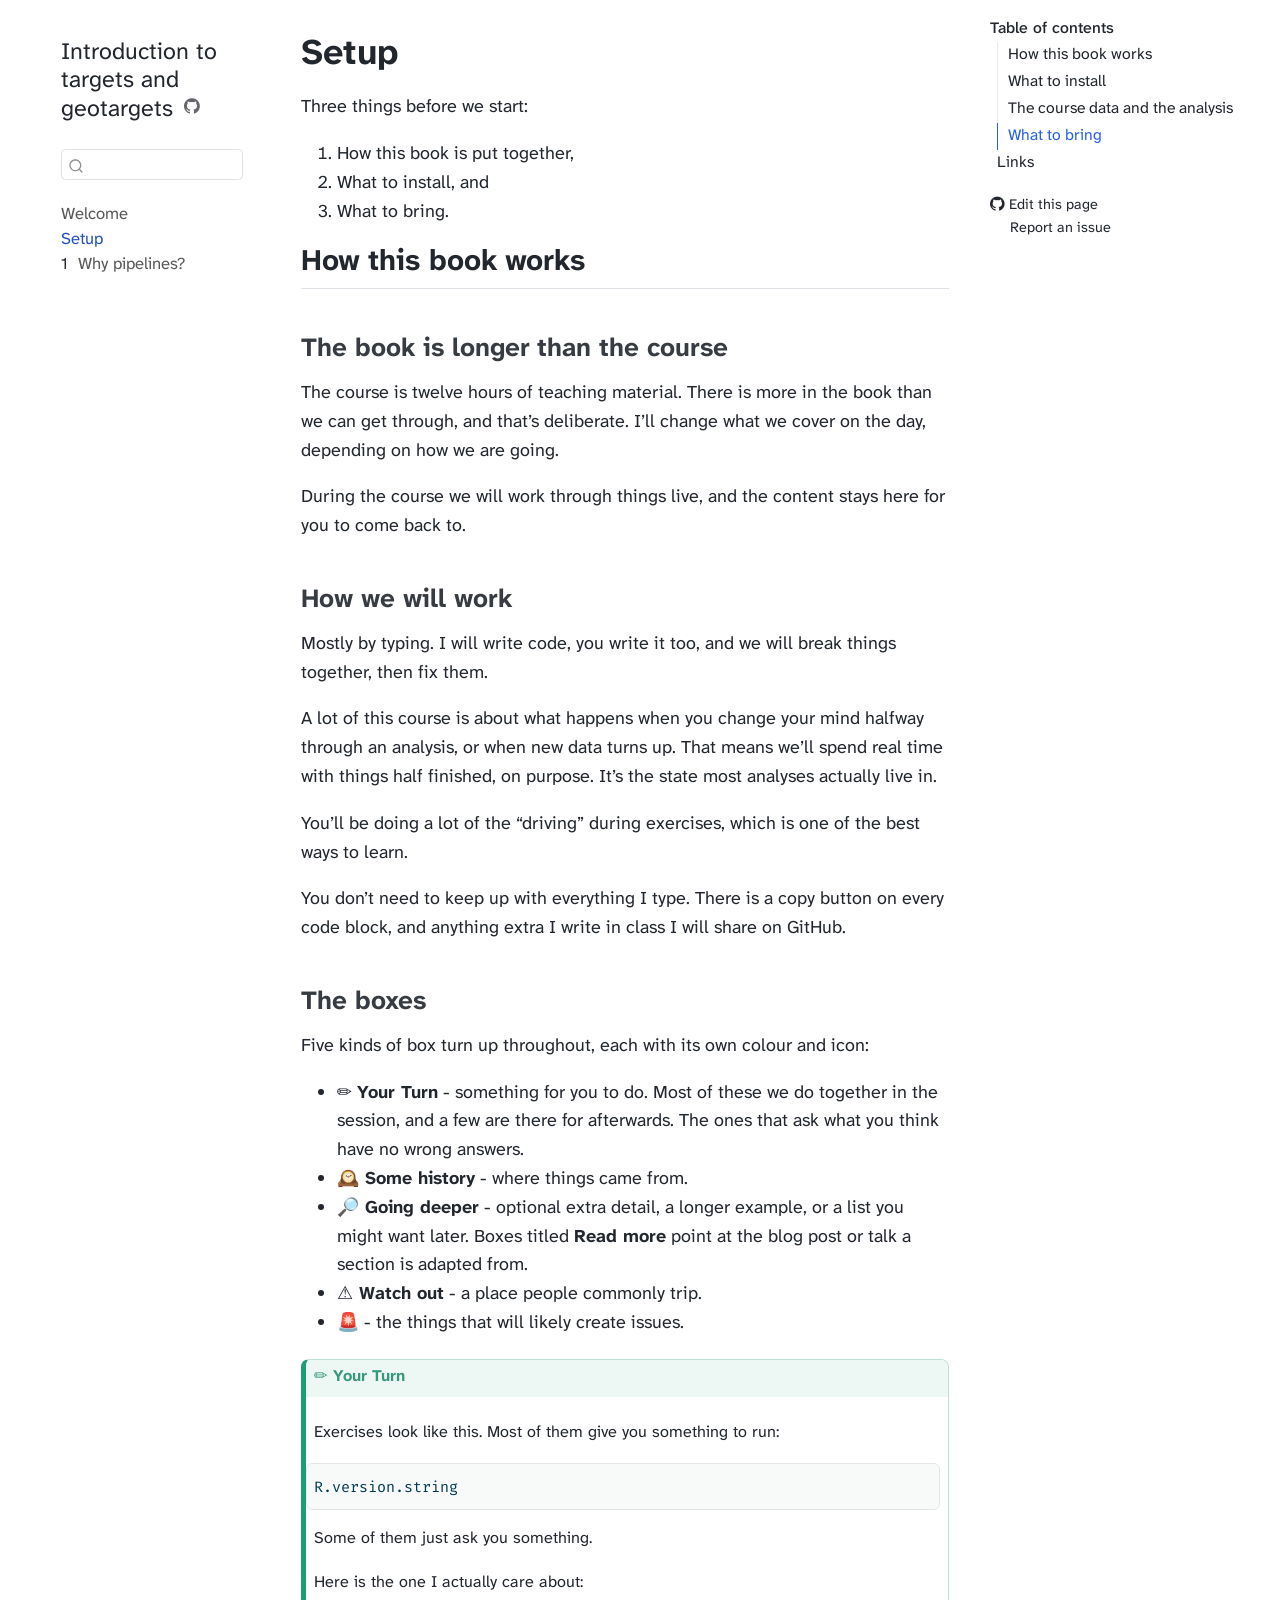
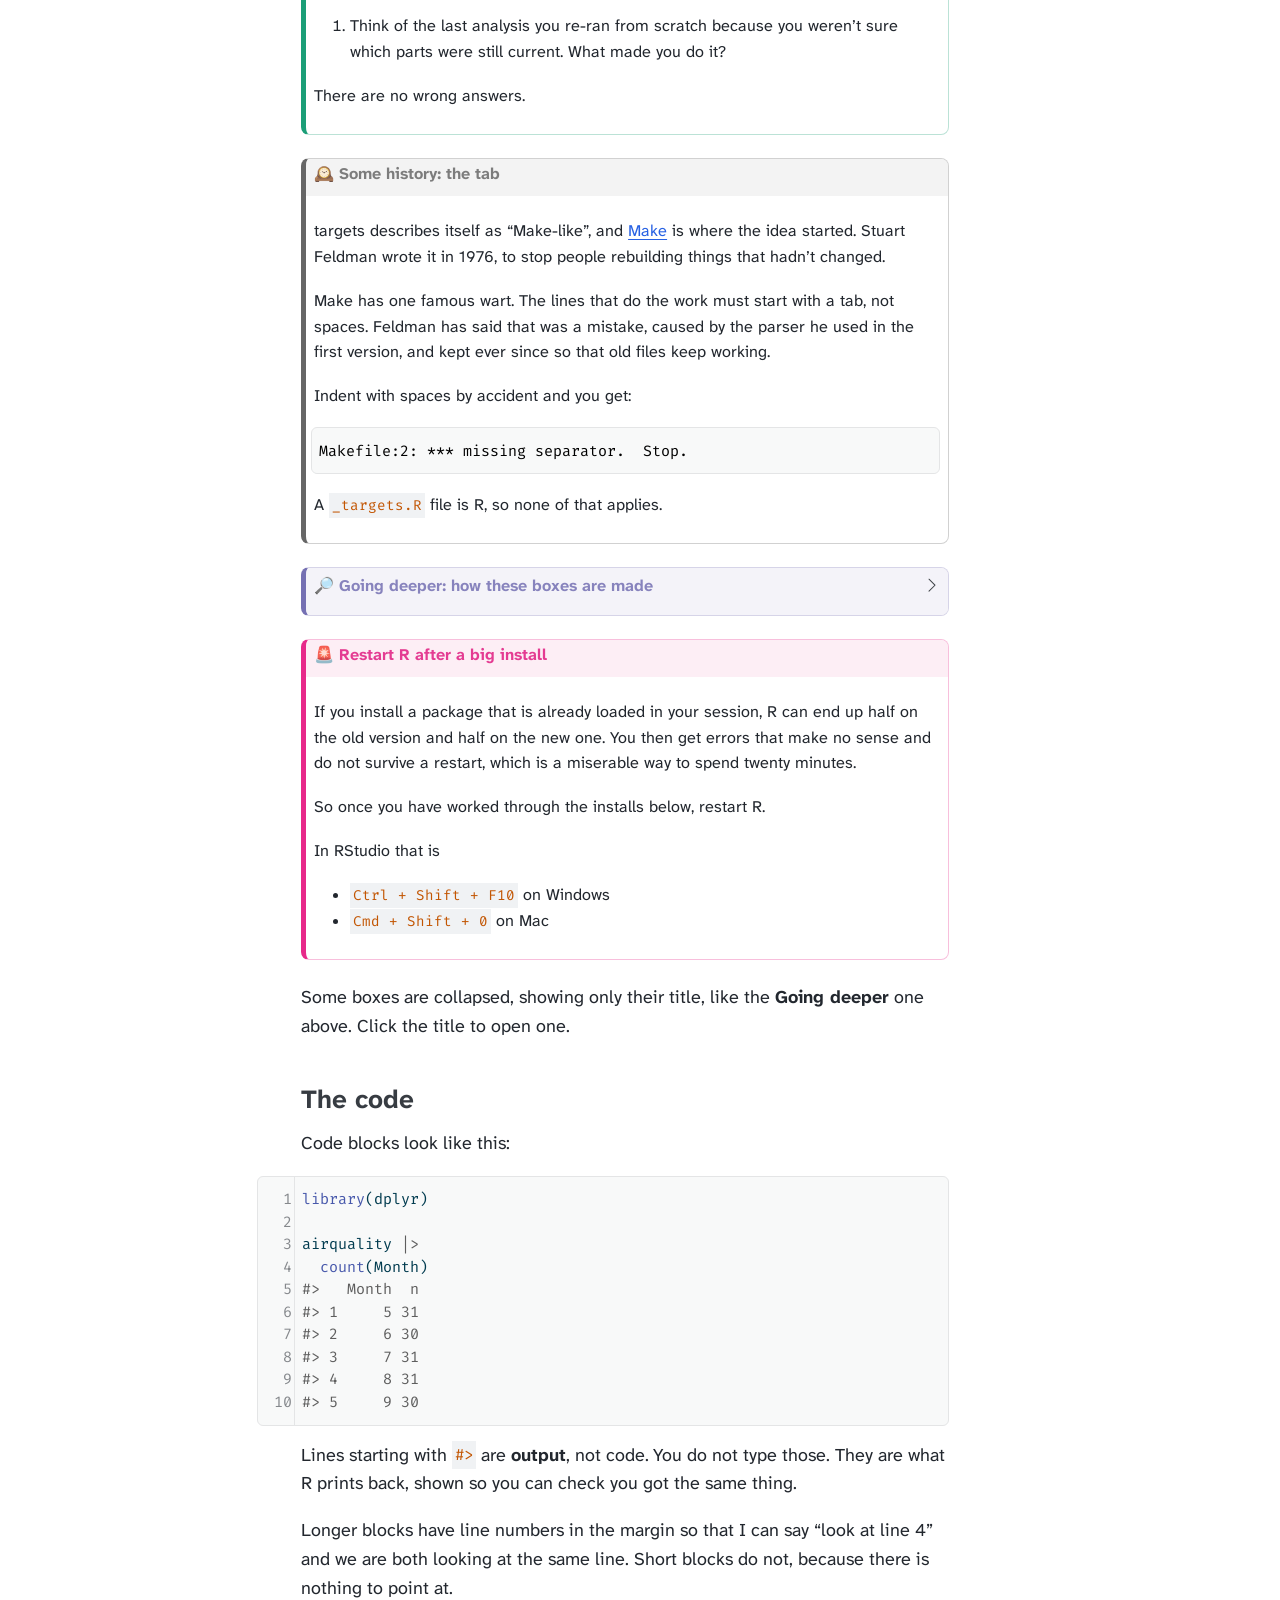
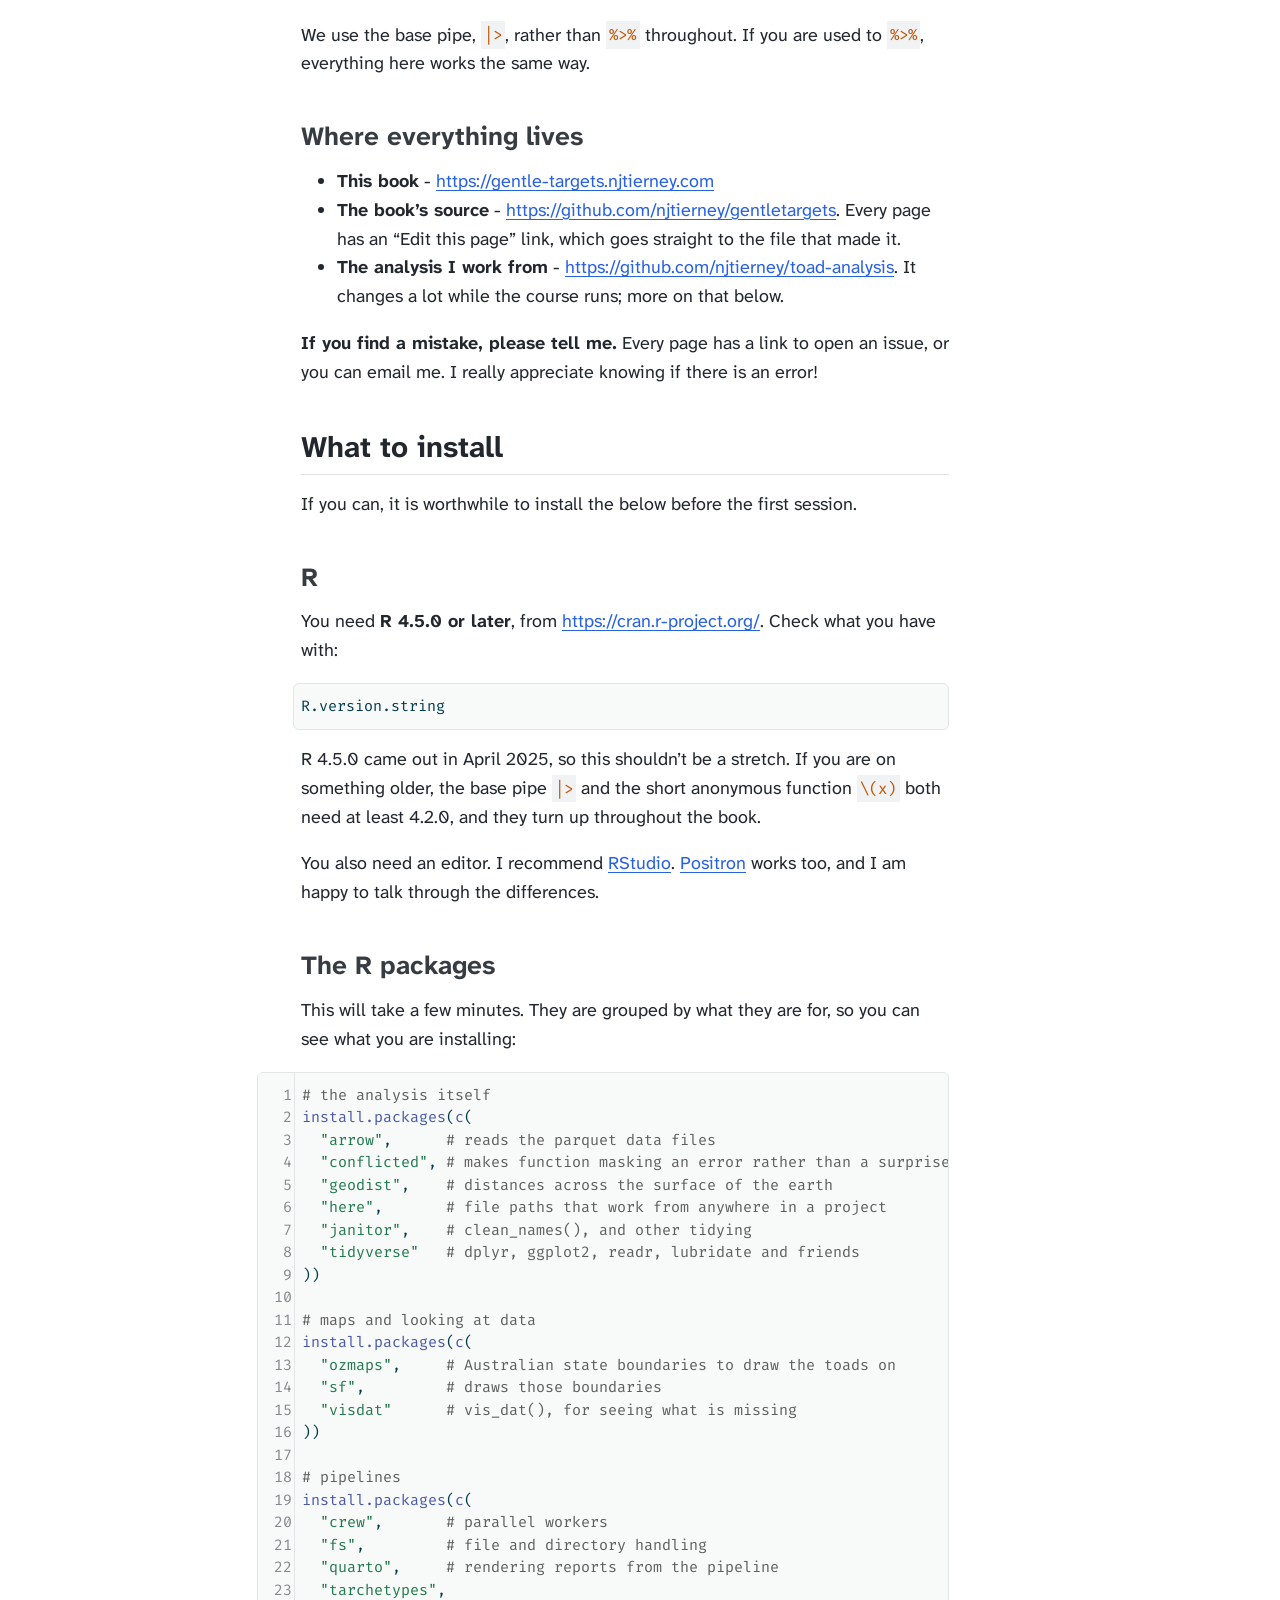
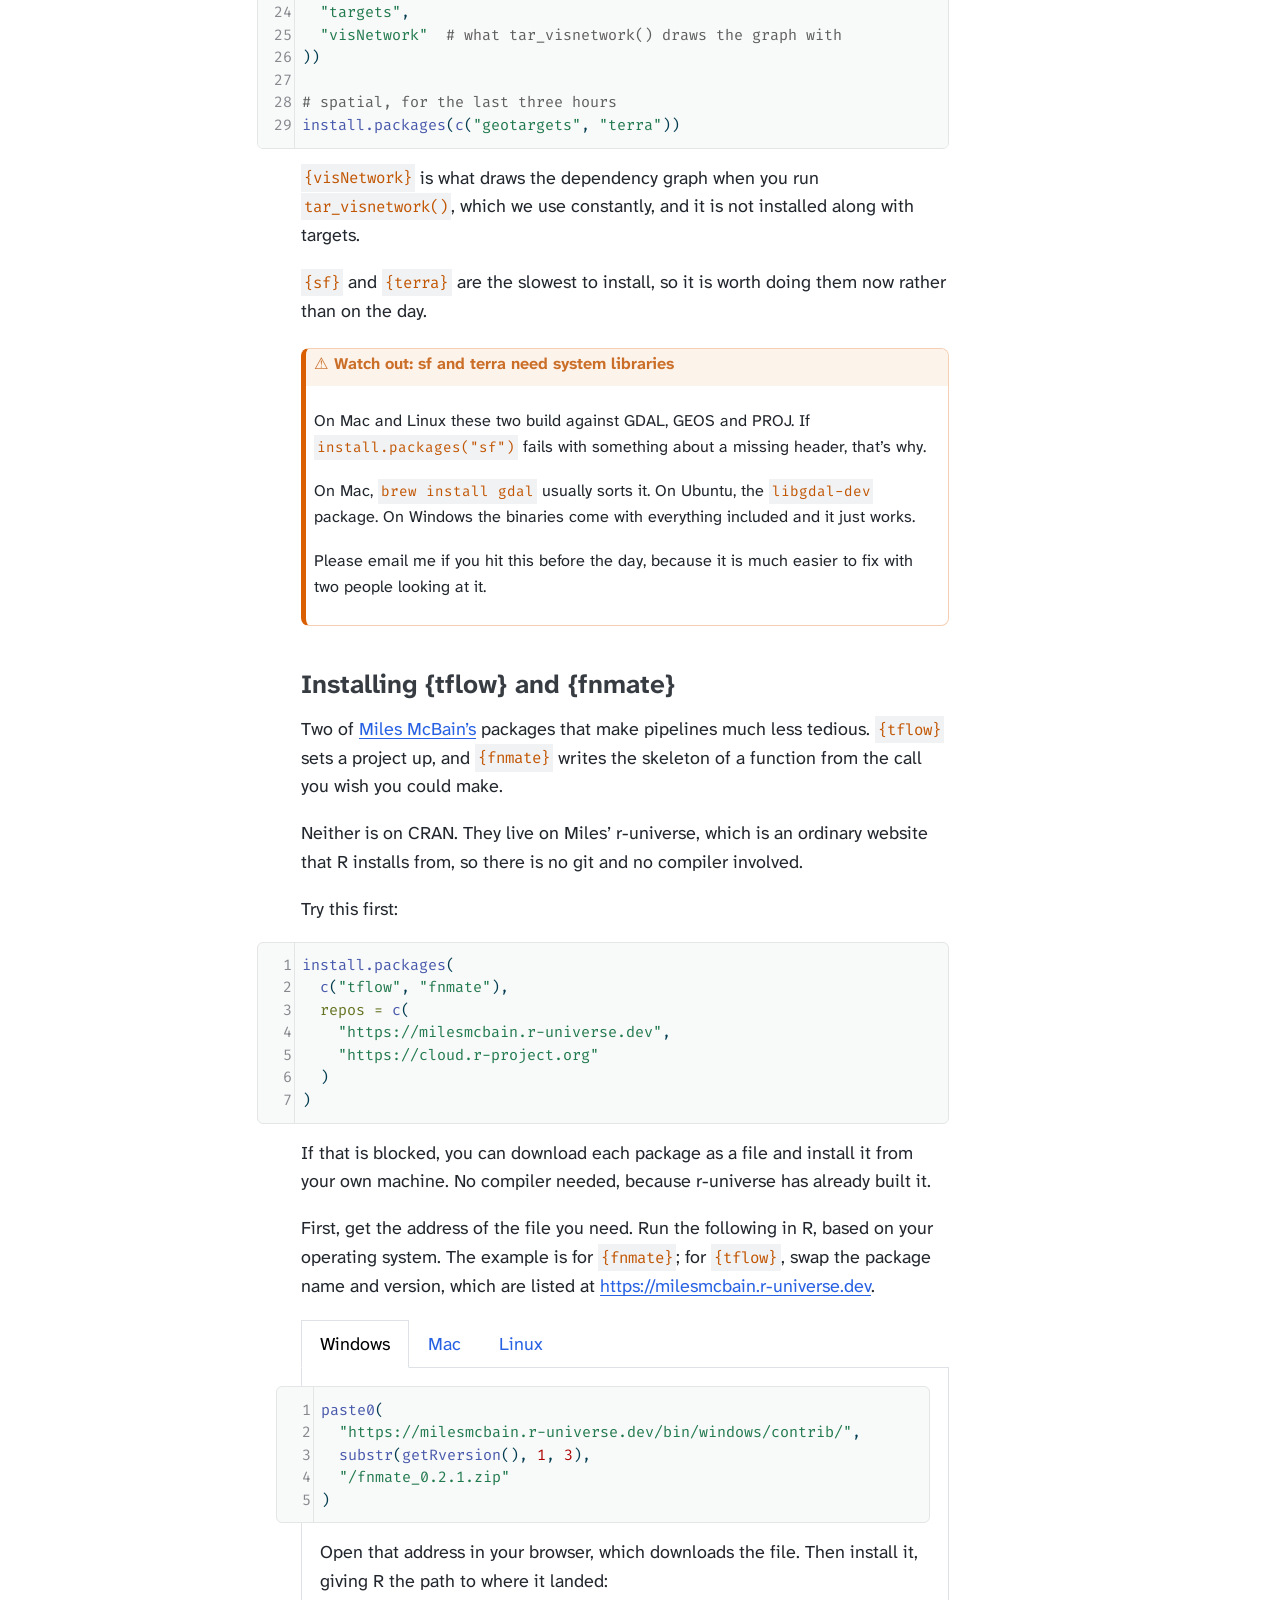
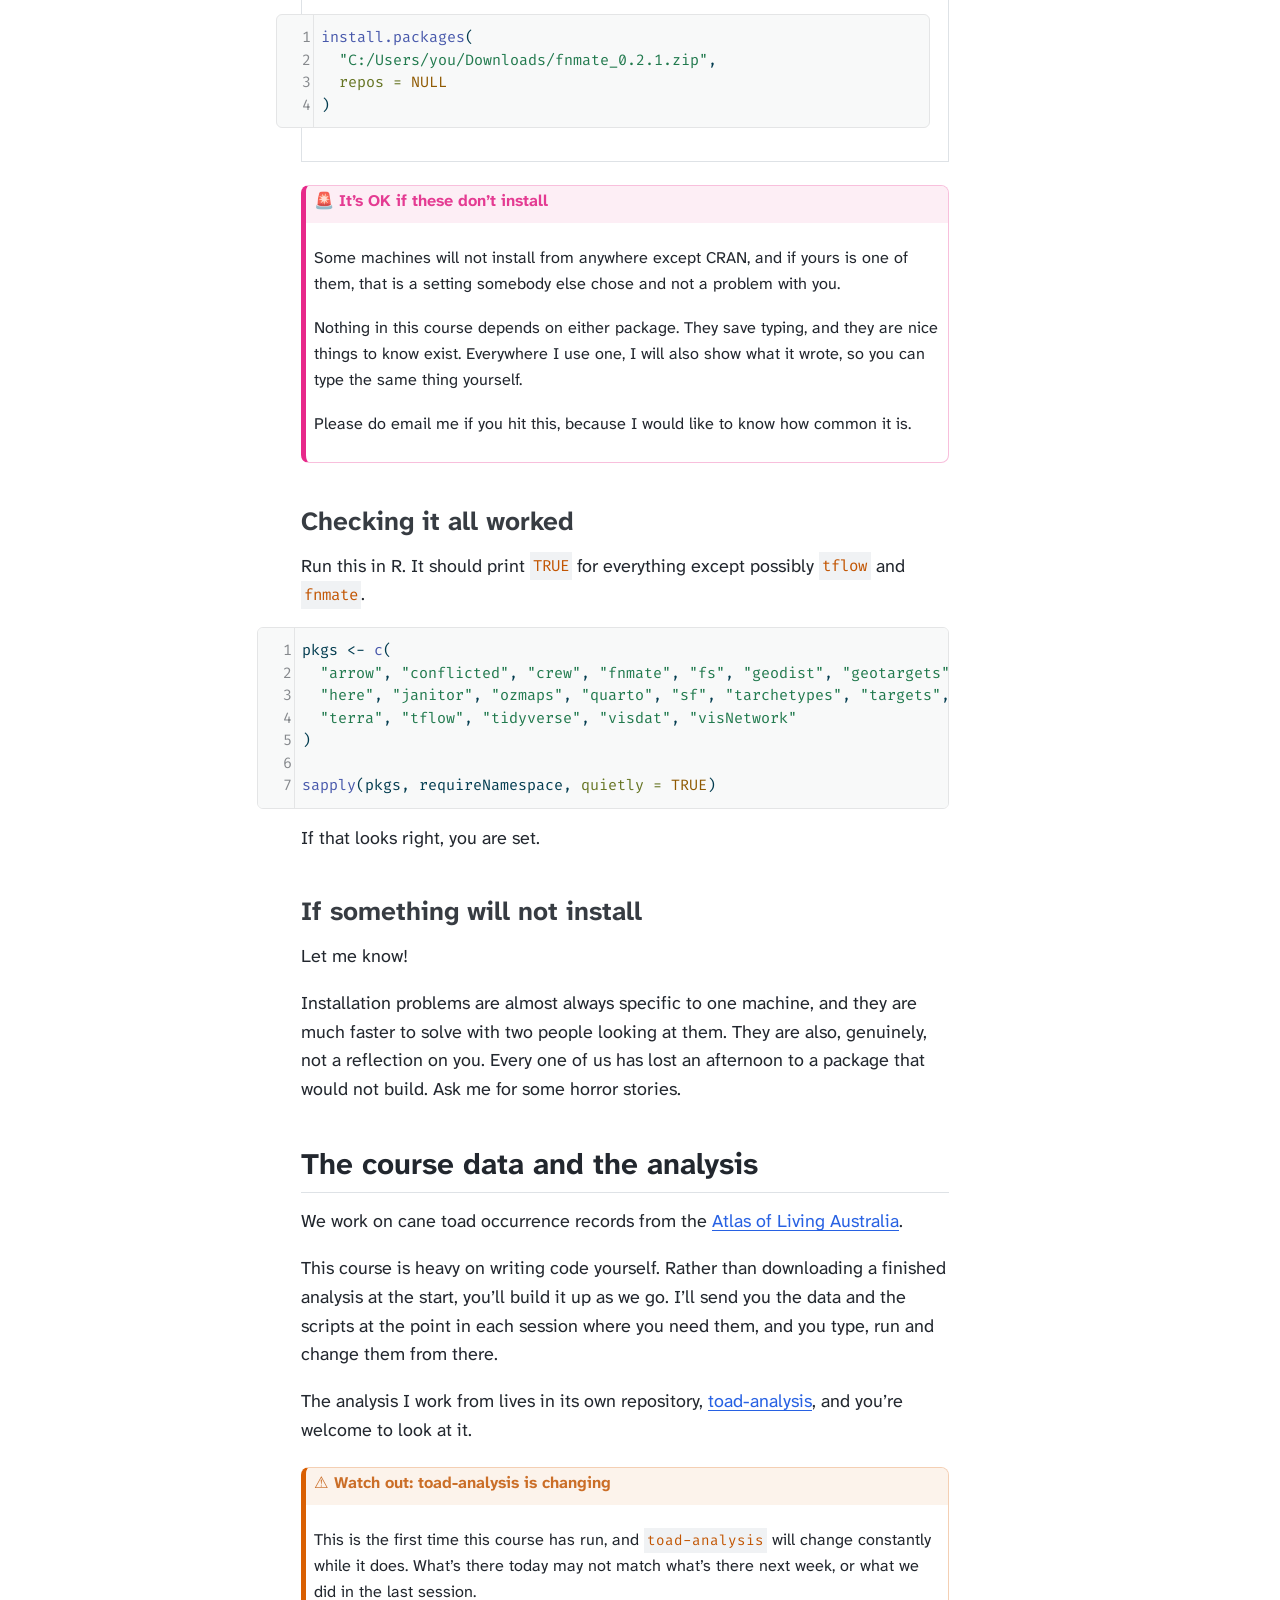
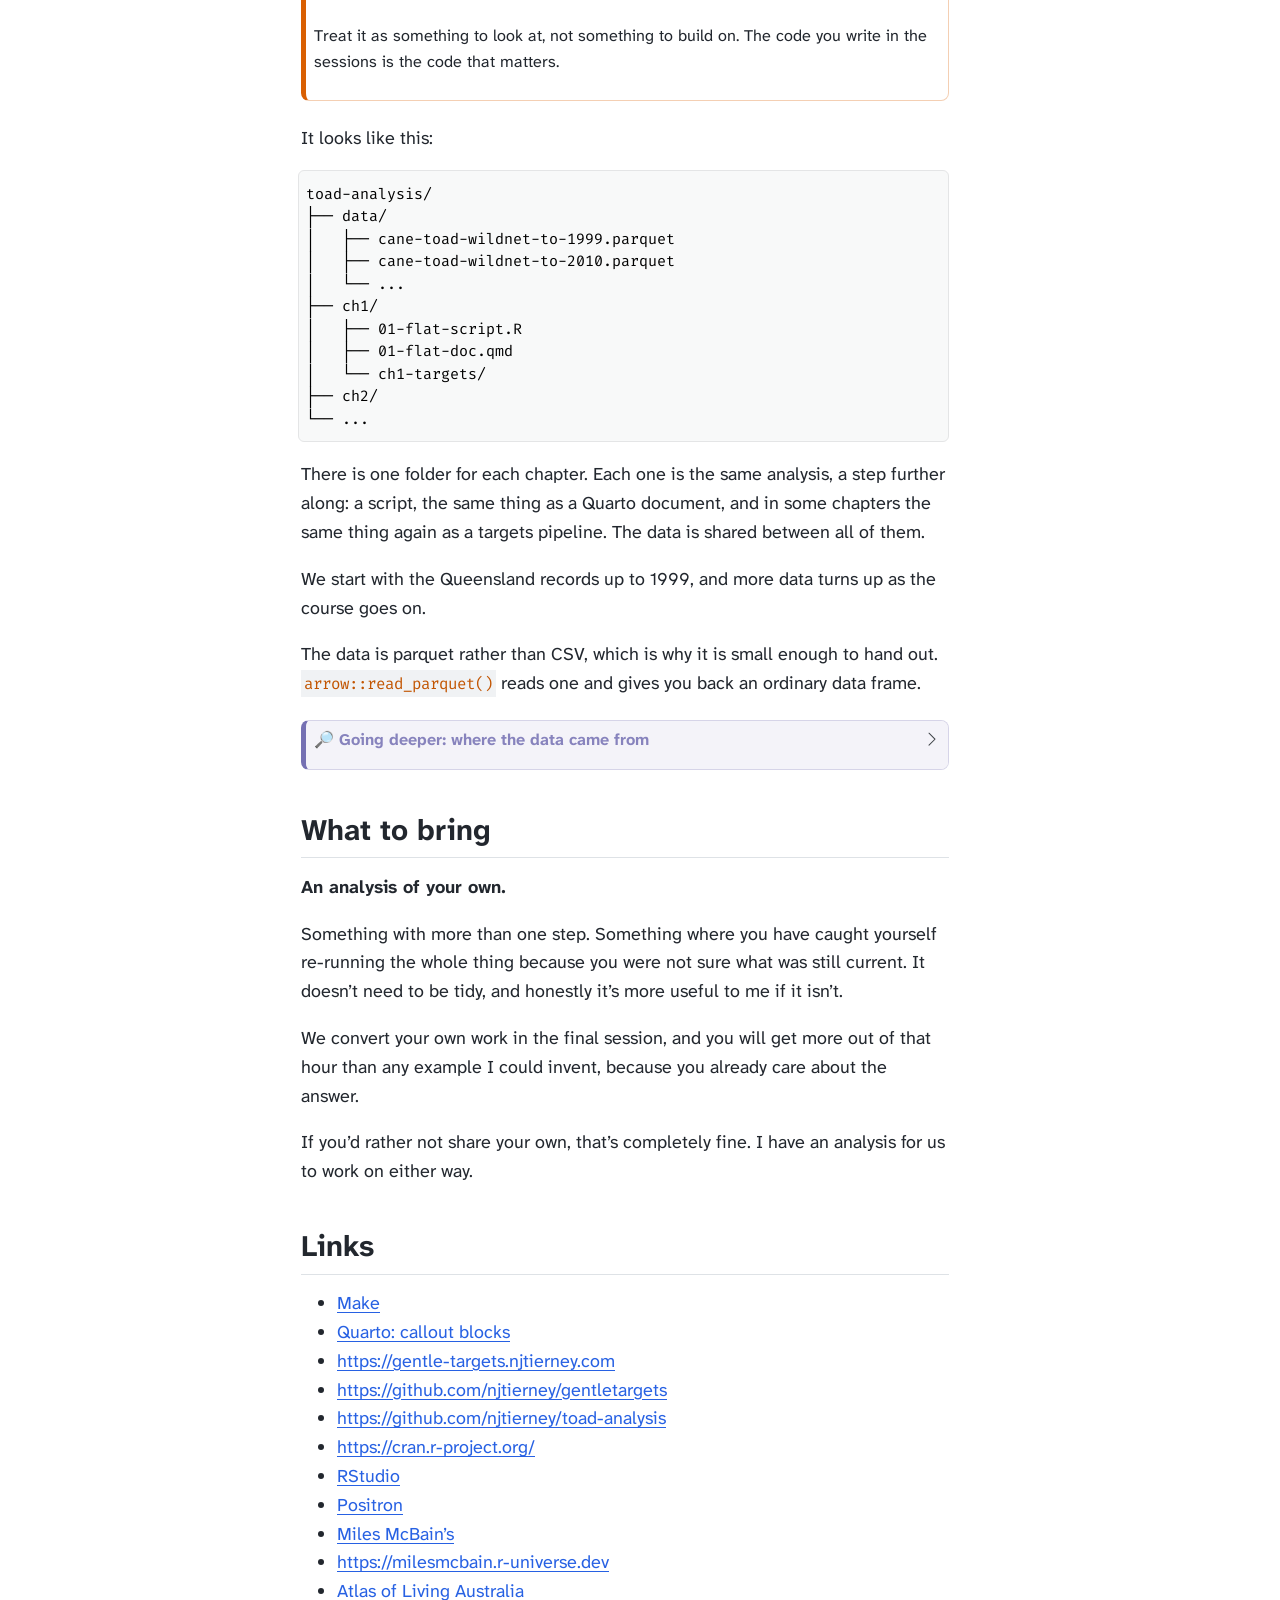
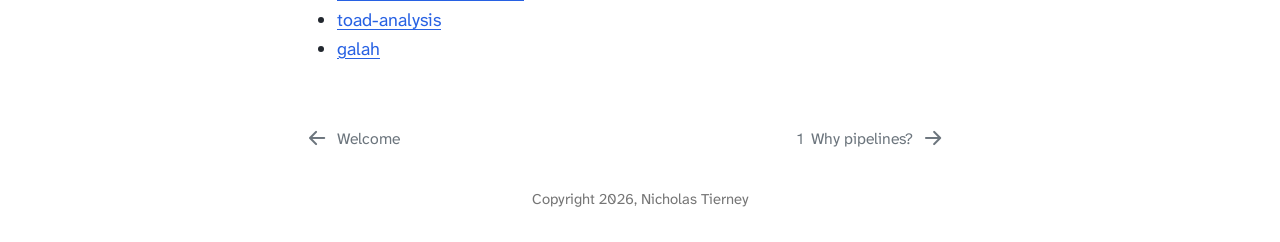
==== commit 405c98b5: "Built site for gh-pages" ====
--- a/setup.html
+++ b/setup.html
@@ -154,7 +154,7 @@
         <li class="sidebar-item">
   <div class="sidebar-item-container"> 
   <a href="./index.html" class="sidebar-item-text sidebar-link">
- <span class="menu-text"><span class="chapter-number">1</span>&nbsp; <span class="chapter-title">Introduction to targets and geotargets</span></span></a>
+ <span class="menu-text">Welcome</span></a>
   </div>
 </li>
         <li class="sidebar-item">
@@ -166,7 +166,7 @@
         <li class="sidebar-item">
   <div class="sidebar-item-container"> 
   <a href="./why-pipelines.html" class="sidebar-item-text sidebar-link">
- <span class="menu-text"><span class="chapter-number">2</span>&nbsp; <span class="chapter-title">Why pipelines?</span></span></a>
+ <span class="menu-text"><span class="chapter-number">1</span>&nbsp; <span class="chapter-title">Why pipelines?</span></span></a>
   </div>
 </li>
     </ul>
@@ -193,6 +193,7 @@
   <li><a href="#the-r-packages" id="toc-the-r-packages" class="nav-link" data-scroll-target="#the-r-packages">The R packages</a></li>
   <li><a href="#installing-tflow-and-fnmate" id="toc-installing-tflow-and-fnmate" class="nav-link" data-scroll-target="#installing-tflow-and-fnmate">Installing {tflow} and {fnmate}</a></li>
   <li><a href="#checking-it-all-worked" id="toc-checking-it-all-worked" class="nav-link" data-scroll-target="#checking-it-all-worked">Checking it all worked</a></li>
+  <li><a href="#if-something-will-not-install" id="toc-if-something-will-not-install" class="nav-link" data-scroll-target="#if-something-will-not-install">If something will not install</a></li>
   </ul></li>
   <li><a href="#the-course-data-and-the-analysis" id="toc-the-course-data-and-the-analysis" class="nav-link" data-scroll-target="#the-course-data-and-the-analysis">The course data and the analysis</a></li>
   <li><a href="#what-to-bring" id="toc-what-to-bring" class="nav-link" data-scroll-target="#what-to-bring">What to bring</a></li>
@@ -232,26 +233,25 @@
 <h2 class="anchored" data-anchor-id="how-this-book-works">How this book works</h2>
 <section id="the-book-is-longer-than-the-course" class="level3">
 <h3 class="anchored" data-anchor-id="the-book-is-longer-than-the-course">The book is longer than the course</h3>
-<p>The course is twelve hours of teaching. There is more in the book than we can get through, which is deliberate.</p>
-<p>I’ll change what we cover on the day depending on how we are going, and the rest stays here for you to come back to.</p>
+<p>The course is twelve hours of teaching material. There is more in the book than we can get through, and that’s deliberate. I’ll change what we cover on the day, depending on how we are going.</p>
+<p>During the course we will work through things live, and the content stays here for you to come back to.</p>
 </section>
 <section id="how-we-will-work" class="level3">
 <h3 class="anchored" data-anchor-id="how-we-will-work">How we will work</h3>
-<p>Mostly by typing.</p>
-<p>I write code, you write it too, and we break things together.</p>
-<p>A lot of this course is about what happens when you change your mind halfway through an analysis.</p>
-<p>That means we’ll spend real time with things in a broken or half finished state, on purpose. If that feels uncomfortable, good, because it’s the state most analyses actually live in.</p>
-<p>You don’t need to keep up with everything I type. Every code block has a copy button, and anything extra I write on the day goes up on GitHub.</p>
+<p>Mostly by typing. I will write code, you write it too, and we will break things together, then fix them.</p>
+<p>A lot of this course is about what happens when you change your mind halfway through an analysis, or when new data turns up. That means we’ll spend real time with things half finished, on purpose. It’s the state most analyses actually live in.</p>
+<p>You’ll be doing a lot of the “driving” during exercises, which is one of the best ways to learn.</p>
+<p>You don’t need to keep up with everything I type. There is a copy button on every code block, and anything extra I write in class I will share on GitHub.</p>
 </section>
 <section id="the-boxes" class="level3">
 <h3 class="anchored" data-anchor-id="the-boxes">The boxes</h3>
-<p>Five kinds of box turn up, each with its own colour and icon:</p>
+<p>Five kinds of box turn up throughout, each with its own colour and icon:</p>
 <ul>
-<li><strong>✏️ Your Turn</strong> - something for you to do. Most we do together. The ones that ask what you think have no wrong answers.</li>
-<li><strong>🕰️ Some history</strong> - where an idea came from.</li>
-<li><strong>🔎 Going deeper</strong> - optional detail, a longer example, or a pointer to the paper. Boxes titled <strong>Read more</strong> point at the post or talk a section is adapted from.</li>
+<li><strong>✏️ Your Turn</strong> - something for you to do. Most of these we do together in the session, and a few are there for afterwards. The ones that ask what you think have no wrong answers.</li>
+<li><strong>🕰️ Some history</strong> - where things came from.</li>
+<li><strong>🔎 Going deeper</strong> - optional extra detail, a longer example, or a list you might want later. Boxes titled <strong>Read more</strong> point at the blog post or talk a section is adapted from.</li>
 <li><strong>⚠️ Watch out</strong> - a place people commonly trip.</li>
-<li><strong>🚨</strong> - the things that will bite you.</li>
+<li><strong>🚨</strong> - the things that will likely create issues.</li>
 </ul>
 <div class="callout callout-style-default callout-note callout-titled" title="Your Turn">
 <div class="callout-header d-flex align-content-center">
@@ -263,12 +263,54 @@
 </div>
 </div>
 <div class="callout-body-container callout-body">
-<p>Exercises look like this. Most give you something to run:</p>
+<p>Exercises look like this. Most of them give you something to run:</p>
 <div class="code-copy-outer-scaffold"><div class="sourceCode" id="cb1"><pre class="sourceCode numberSource r number-lines code-with-copy"><code class="sourceCode r"><span id="cb1-1"><a href="#cb1-1" aria-label="1"></a>R.version.string</span></code></pre></div><button title="Copy to Clipboard" class="code-copy-button"><i class="bi"></i></button></div>
-<p>Some just ask you something. Here is the one I care about:</p>
+<p>Some of them just ask you something.</p>
+<p>Here is the one I actually care about:</p>
 <ol type="1">
-<li>Think of the last analysis you had to re-run from scratch. What made you do it?</li>
+<li>Think of the last analysis you re-ran from scratch because you weren’t sure which parts were still current. What made you do it?</li>
 </ol>
+<p>There are no wrong answers.</p>
+</div>
+</div>
+<div class="callout callout-style-default callout-caution callout-titled" title="Some history: the tab">
+<div class="callout-header d-flex align-content-center">
+<div class="callout-icon-container">
+<i class="callout-icon"></i>
+</div>
+<div class="callout-title-container flex-fill">
+<span class="screen-reader-only">Caution</span>Some history: the tab
+</div>
+</div>
+<div class="callout-body-container callout-body">
+<p>targets describes itself as “Make-like”, and <a href="https://en.wikipedia.org/wiki/Make_(software)">Make</a> is where the idea started. Stuart Feldman wrote it in 1976, to stop people rebuilding things that hadn’t changed.</p>
+<p>Make has one famous wart. The lines that do the work must start with a tab, not spaces. Feldman has said that was a mistake, caused by the parser he used in the first version, and kept ever since so that old files keep working.</p>
+<p>Indent with spaces by accident and you get:</p>
+<pre><code>Makefile:2: *** missing separator.  Stop.</code></pre>
+<p>A <code>_targets.R</code> file is R, so none of that applies.</p>
+</div>
+</div>
+<div class="callout callout-style-default callout-tip callout-titled" title="Going deeper: how these boxes are made">
+<div class="callout-header d-flex align-content-center collapsed" data-bs-toggle="collapse" data-bs-target=".callout-3-contents" aria-controls="callout-3" aria-expanded="false" aria-label="Toggle callout">
+<div class="callout-icon-container">
+<i class="callout-icon"></i>
+</div>
+<div class="callout-title-container flex-fill">
+<span class="screen-reader-only">Tip</span>Going deeper: how these boxes are made
+</div>
+<div class="callout-btn-toggle d-inline-block border-0 py-1 ps-1 pe-0 float-end"><i class="callout-toggle"></i></div>
+</div>
+<div id="callout-3" class="callout-3-contents callout-collapse collapse">
+<div class="callout-body-container callout-body">
+<p>You just clicked this - that is the collapsing demonstrated.</p>
+<p>These are Quarto callouts, and there is nothing clever going on. Each one is a fenced div with a class on it:</p>
+<div class="code-copy-outer-scaffold"><div class="sourceCode" id="cb3"><pre class="sourceCode numberSource markdown number-lines code-with-copy"><code class="sourceCode markdown"><span id="cb3-1"><a href="#cb3-1" aria-label="1"></a>::: {.callout-note title="Your Turn"}</span>
+<span id="cb3-2"><a href="#cb3-2" aria-label="2"></a></span>
+<span id="cb3-3"><a href="#cb3-3" aria-label="3"></a>Something for you to do.</span>
+<span id="cb3-4"><a href="#cb3-4" aria-label="4"></a></span>
+<span id="cb3-5"><a href="#cb3-5" aria-label="5"></a>:::</span></code></pre></div><button title="Copy to Clipboard" class="code-copy-button"><i class="bi"></i></button></div>
+<p>The colours and the icons come from a stylesheet in the book’s repo, not from Quarto. If you want them in your own work, the docs are at <a href="https://quarto.org/docs/authoring/callouts.html">Quarto: callout blocks</a>.</p>
+</div>
 </div>
 </div>
 <div class="callout callout-style-default callout-important callout-titled" title="Restart R after a big install">
@@ -281,74 +323,88 @@
 </div>
 </div>
 <div class="callout-body-container callout-body">
-<p>If you install a package that is already loaded, R can end up half on the old version and half on the new one. You then get errors that make no sense and do not survive a restart.</p>
+<p>If you install a package that is already loaded in your session, R can end up half on the old version and half on the new one. You then get errors that make no sense and do not survive a restart, which is a miserable way to spend twenty minutes.</p>
 <p>So once you have worked through the installs below, restart R.</p>
+<p>In RStudio that is</p>
 <ul>
 <li><code>Ctrl + Shift + F10</code> on Windows</li>
 <li><code>Cmd + Shift + 0</code> on Mac</li>
 </ul>
 </div>
 </div>
+<p>Some boxes are collapsed, showing only their title, like the <strong>Going deeper</strong> one above. Click the title to open one.</p>
 </section>
 <section id="the-code" class="level3">
 <h3 class="anchored" data-anchor-id="the-code">The code</h3>
-<p>Lines starting with <code>#&gt;</code> are <strong>output</strong>, not code. You don’t type those.</p>
-<p>We use the base pipe, <code>|&gt;</code>, throughout, rather than <code>%&gt;%</code>. If you’re used to <code>%&gt;%</code>, everything here works the same way.</p>
+<p>Code blocks look like this:</p>
+<div class="code-copy-outer-scaffold"><div class="sourceCode" id="cb4"><pre class="sourceCode numberSource r number-lines code-with-copy"><code class="sourceCode r"><span id="cb4-1"><a href="#cb4-1" aria-label="1"></a><span class="fu">library</span>(dplyr)</span>
+<span id="cb4-2"><a href="#cb4-2" aria-label="2"></a></span>
+<span id="cb4-3"><a href="#cb4-3" aria-label="3"></a>airquality <span class="sc">|&gt;</span></span>
+<span id="cb4-4"><a href="#cb4-4" aria-label="4"></a>  <span class="fu">count</span>(Month)</span>
+<span id="cb4-5"><a href="#cb4-5" aria-label="5"></a><span class="co">#&gt;   Month  n</span></span>
+<span id="cb4-6"><a href="#cb4-6" aria-label="6"></a><span class="co">#&gt; 1     5 31</span></span>
+<span id="cb4-7"><a href="#cb4-7" aria-label="7"></a><span class="co">#&gt; 2     6 30</span></span>
+<span id="cb4-8"><a href="#cb4-8" aria-label="8"></a><span class="co">#&gt; 3     7 31</span></span>
+<span id="cb4-9"><a href="#cb4-9" aria-label="9"></a><span class="co">#&gt; 4     8 31</span></span>
+<span id="cb4-10"><a href="#cb4-10" aria-label="10"></a><span class="co">#&gt; 5     9 30</span></span></code></pre></div><button title="Copy to Clipboard" class="code-copy-button"><i class="bi"></i></button></div>
+<p>Lines starting with <code>#&gt;</code> are <strong>output</strong>, not code. You do not type those. They are what R prints back, shown so you can check you got the same thing.</p>
+<p>Longer blocks have line numbers in the margin so that I can say “look at line 4” and we are both looking at the same line. Short blocks do not, because there is nothing to point at.</p>
+<p>We use the base pipe, <code>|&gt;</code>, rather than <code>%&gt;%</code> throughout. If you are used to <code>%&gt;%</code>, everything here works the same way.</p>
 </section>
 <section id="where-everything-lives" class="level3">
 <h3 class="anchored" data-anchor-id="where-everything-lives">Where everything lives</h3>
 <ul>
 <li><strong>This book</strong> - <a href="https://gentle-targets.njtierney.com" class="uri">https://gentle-targets.njtierney.com</a></li>
-<li><strong>The source</strong> - <a href="https://github.com/njtierney/gentletargets" class="uri">https://github.com/njtierney/gentletargets</a>. Every page has an “Edit this page” link that goes straight to the file that made it.</li>
+<li><strong>The book’s source</strong> - <a href="https://github.com/njtierney/gentletargets" class="uri">https://github.com/njtierney/gentletargets</a>. Every page has an “Edit this page” link, which goes straight to the file that made it.</li>
+<li><strong>The analysis I work from</strong> - <a href="https://github.com/njtierney/toad-analysis" class="uri">https://github.com/njtierney/toad-analysis</a>. It changes a lot while the course runs; more on that below.</li>
 </ul>
-<p><strong>If you find a mistake, please tell me.</strong> Every page has a link to open an issue. I really appreciate knowing.</p>
+<p><strong>If you find a mistake, please tell me.</strong> Every page has a link to open an issue, or you can email me. I really appreciate knowing if there is an error!</p>
 </section>
 </section>
 <section id="what-to-install" class="level2">
 <h2 class="anchored" data-anchor-id="what-to-install">What to install</h2>
+<p>If you can, it is worthwhile to install the below before the first session.</p>
 <section id="r" class="level3">
 <h3 class="anchored" data-anchor-id="r">R</h3>
-<p>You need <strong>R 4.5.0 or later</strong>, from <a href="https://cran.r-project.org/" class="uri">https://cran.r-project.org/</a>. Check with:</p>
-<div class="code-copy-outer-scaffold"><div class="sourceCode" id="cb2"><pre class="sourceCode numberSource r number-lines code-with-copy"><code class="sourceCode r"><span id="cb2-1"><a href="#cb2-1" aria-label="1"></a>R.version.string</span></code></pre></div><button title="Copy to Clipboard" class="code-copy-button"><i class="bi"></i></button></div>
-<p>You also need an editor. I recommend <a href="https://posit.co/download/rstudio-desktop/">RStudio</a>, and <a href="https://positron.posit.co/">Positron</a> works too.</p>
+<p>You need <strong>R 4.5.0 or later</strong>, from <a href="https://cran.r-project.org/" class="uri">https://cran.r-project.org/</a>. Check what you have with:</p>
+<div class="code-copy-outer-scaffold"><div class="sourceCode" id="cb5"><pre class="sourceCode numberSource r number-lines code-with-copy"><code class="sourceCode r"><span id="cb5-1"><a href="#cb5-1" aria-label="1"></a>R.version.string</span></code></pre></div><button title="Copy to Clipboard" class="code-copy-button"><i class="bi"></i></button></div>
+<p>R 4.5.0 came out in April 2025, so this shouldn’t be a stretch. If you are on something older, the base pipe <code>|&gt;</code> and the short anonymous function <code>\(x)</code> both need at least 4.2.0, and they turn up throughout the book.</p>
+<p>You also need an editor. I recommend <a href="https://posit.co/download/rstudio-desktop/">RStudio</a>. <a href="https://positron.posit.co/">Positron</a> works too, and I am happy to talk through the differences.</p>
 </section>
 <section id="the-r-packages" class="level3">
 <h3 class="anchored" data-anchor-id="the-r-packages">The R packages</h3>
-<p>This will take a few minutes.</p>
-<p>They are grouped by what they are for, rather than alphabetically, so you can see what you are installing.</p>
-<div class="code-copy-outer-scaffold"><div class="sourceCode" id="cb3"><pre class="sourceCode numberSource r number-lines code-with-copy"><code class="sourceCode r"><span id="cb3-1"><a href="#cb3-1" aria-label="1"></a><span class="co"># the analysis itself</span></span>
-<span id="cb3-2"><a href="#cb3-2" aria-label="2"></a><span class="fu">install.packages</span>(<span class="fu">c</span>(</span>
-<span id="cb3-3"><a href="#cb3-3" aria-label="3"></a>  <span class="st">"arrow"</span>,      <span class="co"># reads the parquet data files</span></span>
-<span id="cb3-4"><a href="#cb3-4" aria-label="4"></a>  <span class="st">"broom"</span>,      <span class="co"># turns a model into a data frame</span></span>
-<span id="cb3-5"><a href="#cb3-5" aria-label="5"></a>  <span class="st">"conflicted"</span>, <span class="co"># makes function masking an error rather than a surprise</span></span>
-<span id="cb3-6"><a href="#cb3-6" aria-label="6"></a>  <span class="st">"here"</span>,       <span class="co"># file paths that work from anywhere in a project</span></span>
-<span id="cb3-7"><a href="#cb3-7" aria-label="7"></a>  <span class="st">"janitor"</span>,    <span class="co"># clean_names(), and other tidying</span></span>
-<span id="cb3-8"><a href="#cb3-8" aria-label="8"></a>  <span class="st">"tidyverse"</span>   <span class="co"># dplyr, ggplot2, readr, lubridate and friends</span></span>
-<span id="cb3-9"><a href="#cb3-9" aria-label="9"></a>))</span>
-<span id="cb3-10"><a href="#cb3-10" aria-label="10"></a></span>
-<span id="cb3-11"><a href="#cb3-11" aria-label="11"></a><span class="co"># making pictures</span></span>
-<span id="cb3-12"><a href="#cb3-12" aria-label="12"></a><span class="fu">install.packages</span>(<span class="fu">c</span>(</span>
-<span id="cb3-13"><a href="#cb3-13" aria-label="13"></a>  <span class="st">"gganimate"</span>,  <span class="co"># the march of the cane toads</span></span>
-<span id="cb3-14"><a href="#cb3-14" aria-label="14"></a>  <span class="st">"gifski"</span>,     <span class="co"># renders the animation to a gif</span></span>
-<span id="cb3-15"><a href="#cb3-15" aria-label="15"></a>  <span class="st">"leaflet"</span>,    <span class="co"># interactive maps</span></span>
-<span id="cb3-16"><a href="#cb3-16" aria-label="16"></a>  <span class="st">"ozmaps"</span>,     <span class="co"># Australian state boundaries to draw the toads on</span></span>
-<span id="cb3-17"><a href="#cb3-17" aria-label="17"></a>  <span class="st">"visdat"</span>      <span class="co"># vis_dat(), for seeing what is missing</span></span>
-<span id="cb3-18"><a href="#cb3-18" aria-label="18"></a>))</span>
-<span id="cb3-19"><a href="#cb3-19" aria-label="19"></a></span>
-<span id="cb3-20"><a href="#cb3-20" aria-label="20"></a><span class="co"># pipelines</span></span>
-<span id="cb3-21"><a href="#cb3-21" aria-label="21"></a><span class="fu">install.packages</span>(<span class="fu">c</span>(</span>
-<span id="cb3-22"><a href="#cb3-22" aria-label="22"></a>  <span class="st">"crew"</span>,       <span class="co"># parallel workers</span></span>
-<span id="cb3-23"><a href="#cb3-23" aria-label="23"></a>  <span class="st">"fs"</span>,         <span class="co"># file and directory handling</span></span>
-<span id="cb3-24"><a href="#cb3-24" aria-label="24"></a>  <span class="st">"quarto"</span>,     <span class="co"># rendering reports from the pipeline</span></span>
-<span id="cb3-25"><a href="#cb3-25" aria-label="25"></a>  <span class="st">"tarchetypes"</span>,</span>
-<span id="cb3-26"><a href="#cb3-26" aria-label="26"></a>  <span class="st">"targets"</span>,</span>
-<span id="cb3-27"><a href="#cb3-27" aria-label="27"></a>  <span class="st">"visNetwork"</span>  <span class="co"># what tar_visnetwork() draws the graph with</span></span>
-<span id="cb3-28"><a href="#cb3-28" aria-label="28"></a>))</span>
-<span id="cb3-29"><a href="#cb3-29" aria-label="29"></a></span>
-<span id="cb3-30"><a href="#cb3-30" aria-label="30"></a><span class="co"># spatial, for the last three hours</span></span>
-<span id="cb3-31"><a href="#cb3-31" aria-label="31"></a><span class="fu">install.packages</span>(<span class="fu">c</span>(<span class="st">"geotargets"</span>, <span class="st">"sf"</span>, <span class="st">"terra"</span>))</span></code></pre></div><button title="Copy to Clipboard" class="code-copy-button"><i class="bi"></i></button></div>
-<p><code>{visNetwork}</code> is what draws the dependency graph when you run <code>tar_visnetwork()</code>, which we use constantly, and it is not a dependency of targets.</p>
-<p><code>{sf}</code> and <code>{terra}</code> are only needed at the end, but they are the slowest to install, so it is worth doing now rather than on the day.</p>
+<p>This will take a few minutes. They are grouped by what they are for, so you can see what you are installing:</p>
+<div class="code-copy-outer-scaffold"><div class="sourceCode" id="cb6"><pre class="sourceCode numberSource r number-lines code-with-copy"><code class="sourceCode r"><span id="cb6-1"><a href="#cb6-1" aria-label="1"></a><span class="co"># the analysis itself</span></span>
+<span id="cb6-2"><a href="#cb6-2" aria-label="2"></a><span class="fu">install.packages</span>(<span class="fu">c</span>(</span>
+<span id="cb6-3"><a href="#cb6-3" aria-label="3"></a>  <span class="st">"arrow"</span>,      <span class="co"># reads the parquet data files</span></span>
+<span id="cb6-4"><a href="#cb6-4" aria-label="4"></a>  <span class="st">"conflicted"</span>, <span class="co"># makes function masking an error rather than a surprise</span></span>
+<span id="cb6-5"><a href="#cb6-5" aria-label="5"></a>  <span class="st">"geodist"</span>,    <span class="co"># distances across the surface of the earth</span></span>
+<span id="cb6-6"><a href="#cb6-6" aria-label="6"></a>  <span class="st">"here"</span>,       <span class="co"># file paths that work from anywhere in a project</span></span>
+<span id="cb6-7"><a href="#cb6-7" aria-label="7"></a>  <span class="st">"janitor"</span>,    <span class="co"># clean_names(), and other tidying</span></span>
+<span id="cb6-8"><a href="#cb6-8" aria-label="8"></a>  <span class="st">"tidyverse"</span>   <span class="co"># dplyr, ggplot2, readr, lubridate and friends</span></span>
+<span id="cb6-9"><a href="#cb6-9" aria-label="9"></a>))</span>
+<span id="cb6-10"><a href="#cb6-10" aria-label="10"></a></span>
+<span id="cb6-11"><a href="#cb6-11" aria-label="11"></a><span class="co"># maps and looking at data</span></span>
+<span id="cb6-12"><a href="#cb6-12" aria-label="12"></a><span class="fu">install.packages</span>(<span class="fu">c</span>(</span>
+<span id="cb6-13"><a href="#cb6-13" aria-label="13"></a>  <span class="st">"ozmaps"</span>,     <span class="co"># Australian state boundaries to draw the toads on</span></span>
+<span id="cb6-14"><a href="#cb6-14" aria-label="14"></a>  <span class="st">"sf"</span>,         <span class="co"># draws those boundaries</span></span>
+<span id="cb6-15"><a href="#cb6-15" aria-label="15"></a>  <span class="st">"visdat"</span>      <span class="co"># vis_dat(), for seeing what is missing</span></span>
+<span id="cb6-16"><a href="#cb6-16" aria-label="16"></a>))</span>
+<span id="cb6-17"><a href="#cb6-17" aria-label="17"></a></span>
+<span id="cb6-18"><a href="#cb6-18" aria-label="18"></a><span class="co"># pipelines</span></span>
+<span id="cb6-19"><a href="#cb6-19" aria-label="19"></a><span class="fu">install.packages</span>(<span class="fu">c</span>(</span>
+<span id="cb6-20"><a href="#cb6-20" aria-label="20"></a>  <span class="st">"crew"</span>,       <span class="co"># parallel workers</span></span>
+<span id="cb6-21"><a href="#cb6-21" aria-label="21"></a>  <span class="st">"fs"</span>,         <span class="co"># file and directory handling</span></span>
+<span id="cb6-22"><a href="#cb6-22" aria-label="22"></a>  <span class="st">"quarto"</span>,     <span class="co"># rendering reports from the pipeline</span></span>
+<span id="cb6-23"><a href="#cb6-23" aria-label="23"></a>  <span class="st">"tarchetypes"</span>,</span>
+<span id="cb6-24"><a href="#cb6-24" aria-label="24"></a>  <span class="st">"targets"</span>,</span>
+<span id="cb6-25"><a href="#cb6-25" aria-label="25"></a>  <span class="st">"visNetwork"</span>  <span class="co"># what tar_visnetwork() draws the graph with</span></span>
+<span id="cb6-26"><a href="#cb6-26" aria-label="26"></a>))</span>
+<span id="cb6-27"><a href="#cb6-27" aria-label="27"></a></span>
+<span id="cb6-28"><a href="#cb6-28" aria-label="28"></a><span class="co"># spatial, for the last three hours</span></span>
+<span id="cb6-29"><a href="#cb6-29" aria-label="29"></a><span class="fu">install.packages</span>(<span class="fu">c</span>(<span class="st">"geotargets"</span>, <span class="st">"terra"</span>))</span></code></pre></div><button title="Copy to Clipboard" class="code-copy-button"><i class="bi"></i></button></div>
+<p><code>{visNetwork}</code> is what draws the dependency graph when you run <code>tar_visnetwork()</code>, which we use constantly, and it is not installed along with targets.</p>
+<p><code>{sf}</code> and <code>{terra}</code> are the slowest to install, so it is worth doing them now rather than on the day.</p>
 <div class="callout callout-style-default callout-warning callout-titled" title="Watch out: sf and terra need system libraries">
 <div class="callout-header d-flex align-content-center">
 <div class="callout-icon-container">
@@ -367,15 +423,54 @@
 </section>
 <section id="installing-tflow-and-fnmate" class="level3">
 <h3 class="anchored" data-anchor-id="installing-tflow-and-fnmate">Installing {tflow} and {fnmate}</h3>
-<p>Two of <a href="https://milesmcbain.xyz">Miles McBain’s</a> packages that make pipelines much less tedious. <code>{tflow}</code> sets a project up, and <code>{fnmate}</code> writes the skeleton of a function from a call you wish you could make.</p>
-<p>Neither is on CRAN. They live on Miles’ r-universe, which is an ordinary website that R installs from, so there is no git and no compiler involved:</p>
-<div class="code-copy-outer-scaffold"><div class="sourceCode" id="cb4"><pre class="sourceCode numberSource r number-lines code-with-copy"><code class="sourceCode r"><span id="cb4-1"><a href="#cb4-1" aria-label="1"></a><span class="fu">install.packages</span>(</span>
-<span id="cb4-2"><a href="#cb4-2" aria-label="2"></a>  <span class="fu">c</span>(<span class="st">"tflow"</span>, <span class="st">"fnmate"</span>),</span>
-<span id="cb4-3"><a href="#cb4-3" aria-label="3"></a>  <span class="at">repos =</span> <span class="fu">c</span>(</span>
-<span id="cb4-4"><a href="#cb4-4" aria-label="4"></a>    <span class="st">"https://milesmcbain.r-universe.dev"</span>,</span>
-<span id="cb4-5"><a href="#cb4-5" aria-label="5"></a>    <span class="st">"https://cloud.r-project.org"</span></span>
-<span id="cb4-6"><a href="#cb4-6" aria-label="6"></a>  )</span>
-<span id="cb4-7"><a href="#cb4-7" aria-label="7"></a>)</span></code></pre></div><button title="Copy to Clipboard" class="code-copy-button"><i class="bi"></i></button></div>
+<p>Two of <a href="https://milesmcbain.xyz">Miles McBain’s</a> packages that make pipelines much less tedious. <code>{tflow}</code> sets a project up, and <code>{fnmate}</code> writes the skeleton of a function from the call you wish you could make.</p>
+<p>Neither is on CRAN. They live on Miles’ r-universe, which is an ordinary website that R installs from, so there is no git and no compiler involved.</p>
+<p>Try this first:</p>
+<div class="code-copy-outer-scaffold"><div class="sourceCode" id="cb7"><pre class="sourceCode numberSource r number-lines code-with-copy"><code class="sourceCode r"><span id="cb7-1"><a href="#cb7-1" aria-label="1"></a><span class="fu">install.packages</span>(</span>
+<span id="cb7-2"><a href="#cb7-2" aria-label="2"></a>  <span class="fu">c</span>(<span class="st">"tflow"</span>, <span class="st">"fnmate"</span>),</span>
+<span id="cb7-3"><a href="#cb7-3" aria-label="3"></a>  <span class="at">repos =</span> <span class="fu">c</span>(</span>
+<span id="cb7-4"><a href="#cb7-4" aria-label="4"></a>    <span class="st">"https://milesmcbain.r-universe.dev"</span>,</span>
+<span id="cb7-5"><a href="#cb7-5" aria-label="5"></a>    <span class="st">"https://cloud.r-project.org"</span></span>
+<span id="cb7-6"><a href="#cb7-6" aria-label="6"></a>  )</span>
+<span id="cb7-7"><a href="#cb7-7" aria-label="7"></a>)</span></code></pre></div><button title="Copy to Clipboard" class="code-copy-button"><i class="bi"></i></button></div>
+<p>If that is blocked, you can download each package as a file and install it from your own machine. No compiler needed, because r-universe has already built it.</p>
+<p>First, get the address of the file you need. Run the following in R, based on your operating system. The example is for <code>{fnmate}</code>; for <code>{tflow}</code>, swap the package name and version, which are listed at <a href="https://milesmcbain.r-universe.dev" class="uri">https://milesmcbain.r-universe.dev</a>.</p>
+<div class="tabset-margin-container"></div><div class="panel-tabset">
+<ul class="nav nav-tabs" role="tablist"><li class="nav-item" role="presentation"><a class="nav-link active" id="tabset-1-1-tab" data-bs-toggle="tab" data-bs-target="#tabset-1-1" role="tab" aria-controls="tabset-1-1" aria-selected="true" href="">Windows</a></li><li class="nav-item" role="presentation"><a class="nav-link" id="tabset-1-2-tab" data-bs-toggle="tab" data-bs-target="#tabset-1-2" role="tab" aria-controls="tabset-1-2" aria-selected="false" href="">Mac</a></li><li class="nav-item" role="presentation"><a class="nav-link" id="tabset-1-3-tab" data-bs-toggle="tab" data-bs-target="#tabset-1-3" role="tab" aria-controls="tabset-1-3" aria-selected="false" href="">Linux</a></li></ul>
+<div class="tab-content">
+<div id="tabset-1-1" class="tab-pane active" role="tabpanel" aria-labelledby="tabset-1-1-tab">
+<div class="code-copy-outer-scaffold"><div class="sourceCode" id="cb8"><pre class="sourceCode numberSource r number-lines code-with-copy"><code class="sourceCode r"><span id="cb8-1"><a href="#cb8-1" aria-label="1"></a><span class="fu">paste0</span>(</span>
+<span id="cb8-2"><a href="#cb8-2" aria-label="2"></a>  <span class="st">"https://milesmcbain.r-universe.dev/bin/windows/contrib/"</span>,</span>
+<span id="cb8-3"><a href="#cb8-3" aria-label="3"></a>  <span class="fu">substr</span>(<span class="fu">getRversion</span>(), <span class="dv">1</span>, <span class="dv">3</span>),</span>
+<span id="cb8-4"><a href="#cb8-4" aria-label="4"></a>  <span class="st">"/fnmate_0.2.1.zip"</span></span>
+<span id="cb8-5"><a href="#cb8-5" aria-label="5"></a>)</span></code></pre></div><button title="Copy to Clipboard" class="code-copy-button"><i class="bi"></i></button></div>
+<p>Open that address in your browser, which downloads the file. Then install it, giving R the path to where it landed:</p>
+<div class="code-copy-outer-scaffold"><div class="sourceCode" id="cb9"><pre class="sourceCode numberSource r number-lines code-with-copy"><code class="sourceCode r"><span id="cb9-1"><a href="#cb9-1" aria-label="1"></a><span class="fu">install.packages</span>(</span>
+<span id="cb9-2"><a href="#cb9-2" aria-label="2"></a>  <span class="st">"C:/Users/you/Downloads/fnmate_0.2.1.zip"</span>,</span>
+<span id="cb9-3"><a href="#cb9-3" aria-label="3"></a>  <span class="at">repos =</span> <span class="cn">NULL</span></span>
+<span id="cb9-4"><a href="#cb9-4" aria-label="4"></a>)</span></code></pre></div><button title="Copy to Clipboard" class="code-copy-button"><i class="bi"></i></button></div>
+</div>
+<div id="tabset-1-2" class="tab-pane" role="tabpanel" aria-labelledby="tabset-1-2-tab">
+<div class="code-copy-outer-scaffold"><div class="sourceCode" id="cb10"><pre class="sourceCode numberSource r number-lines code-with-copy"><code class="sourceCode r"><span id="cb10-1"><a href="#cb10-1" aria-label="1"></a>arch <span class="ot">&lt;-</span> <span class="cf">if</span> (R.version<span class="sc">$</span>arch <span class="sc">==</span> <span class="st">"aarch64"</span>) <span class="st">"big-sur-arm64"</span> <span class="cf">else</span> <span class="st">"big-sur-x86_64"</span></span>
+<span id="cb10-2"><a href="#cb10-2" aria-label="2"></a></span>
+<span id="cb10-3"><a href="#cb10-3" aria-label="3"></a><span class="fu">paste0</span>(</span>
+<span id="cb10-4"><a href="#cb10-4" aria-label="4"></a>  <span class="st">"https://milesmcbain.r-universe.dev/bin/macosx/"</span>, arch, <span class="st">"/contrib/"</span>,</span>
+<span id="cb10-5"><a href="#cb10-5" aria-label="5"></a>  <span class="fu">substr</span>(<span class="fu">getRversion</span>(), <span class="dv">1</span>, <span class="dv">3</span>),</span>
+<span id="cb10-6"><a href="#cb10-6" aria-label="6"></a>  <span class="st">"/fnmate_0.2.1.tgz"</span></span>
+<span id="cb10-7"><a href="#cb10-7" aria-label="7"></a>)</span></code></pre></div><button title="Copy to Clipboard" class="code-copy-button"><i class="bi"></i></button></div>
+<p>Open that address in your browser, then:</p>
+<div class="code-copy-outer-scaffold"><div class="sourceCode" id="cb11"><pre class="sourceCode numberSource r number-lines code-with-copy"><code class="sourceCode r"><span id="cb11-1"><a href="#cb11-1" aria-label="1"></a><span class="fu">install.packages</span>(<span class="st">"~/Downloads/fnmate_0.2.1.tgz"</span>, <span class="at">repos =</span> <span class="cn">NULL</span>)</span></code></pre></div><button title="Copy to Clipboard" class="code-copy-button"><i class="bi"></i></button></div>
+</div>
+<div id="tabset-1-3" class="tab-pane" role="tabpanel" aria-labelledby="tabset-1-3-tab">
+<p>On Linux there is no binary, so you want the source and a working toolchain, which you have almost certainly already got:</p>
+<div class="code-copy-outer-scaffold"><div class="sourceCode" id="cb12"><pre class="sourceCode numberSource r number-lines code-with-copy"><code class="sourceCode r"><span id="cb12-1"><a href="#cb12-1" aria-label="1"></a><span class="fu">install.packages</span>(</span>
+<span id="cb12-2"><a href="#cb12-2" aria-label="2"></a>  <span class="st">"https://milesmcbain.r-universe.dev/src/contrib/fnmate_0.2.1.tar.gz"</span>,</span>
+<span id="cb12-3"><a href="#cb12-3" aria-label="3"></a>  <span class="at">repos =</span> <span class="cn">NULL</span>,</span>
+<span id="cb12-4"><a href="#cb12-4" aria-label="4"></a>  <span class="at">type =</span> <span class="st">"source"</span></span>
+<span id="cb12-5"><a href="#cb12-5" aria-label="5"></a>)</span></code></pre></div><button title="Copy to Clipboard" class="code-copy-button"><i class="bi"></i></button></div>
+</div>
+</div>
+</div>
 <div class="callout callout-style-default callout-important callout-titled" title="It's OK if these don't install">
 <div class="callout-header d-flex align-content-center">
 <div class="callout-icon-container">
@@ -386,53 +481,66 @@
 </div>
 </div>
 <div class="callout-body-container callout-body">
-<p>Some machines will not install from anywhere except CRAN, and if yours is one of them, that’s a setting somebody else chose and not a problem with you.</p>
-<p>Nothing in this course depends on either package. They save typing. Everywhere I use one, I will also show what it wrote, so you can type the same thing yourself.</p>
+<p>Some machines will not install from anywhere except CRAN, and if yours is one of them, that is a setting somebody else chose and not a problem with you.</p>
+<p>Nothing in this course depends on either package. They save typing, and they are nice things to know exist. Everywhere I use one, I will also show what it wrote, so you can type the same thing yourself.</p>
+<p>Please do email me if you hit this, because I would like to know how common it is.</p>
 </div>
 </div>
 </section>
 <section id="checking-it-all-worked" class="level3">
 <h3 class="anchored" data-anchor-id="checking-it-all-worked">Checking it all worked</h3>
-<div class="code-copy-outer-scaffold"><div class="sourceCode" id="cb5"><pre class="sourceCode numberSource r number-lines code-with-copy"><code class="sourceCode r"><span id="cb5-1"><a href="#cb5-1" aria-label="1"></a>pkgs <span class="ot">&lt;-</span> <span class="fu">c</span>(</span>
-<span id="cb5-2"><a href="#cb5-2" aria-label="2"></a>  <span class="st">"arrow"</span>, <span class="st">"broom"</span>, <span class="st">"conflicted"</span>, <span class="st">"crew"</span>, <span class="st">"fs"</span>, <span class="st">"geotargets"</span>, <span class="st">"gganimate"</span>,</span>
-<span id="cb5-3"><a href="#cb5-3" aria-label="3"></a>  <span class="st">"gifski"</span>, <span class="st">"here"</span>, <span class="st">"janitor"</span>, <span class="st">"leaflet"</span>, <span class="st">"ozmaps"</span>, <span class="st">"quarto"</span>, <span class="st">"sf"</span>,</span>
-<span id="cb5-4"><a href="#cb5-4" aria-label="4"></a>  <span class="st">"tarchetypes"</span>, <span class="st">"targets"</span>, <span class="st">"terra"</span>, <span class="st">"tidyverse"</span>, <span class="st">"visdat"</span>, <span class="st">"visNetwork"</span></span>
-<span id="cb5-5"><a href="#cb5-5" aria-label="5"></a>)</span>
-<span id="cb5-6"><a href="#cb5-6" aria-label="6"></a></span>
-<span id="cb5-7"><a href="#cb5-7" aria-label="7"></a><span class="fu">sapply</span>(pkgs, requireNamespace, <span class="at">quietly =</span> <span class="cn">TRUE</span>)</span></code></pre></div><button title="Copy to Clipboard" class="code-copy-button"><i class="bi"></i></button></div>
-<p>Everything should come back <code>TRUE</code>.</p>
+<p>Run this in R. It should print <code>TRUE</code> for everything except possibly <code>tflow</code> and <code>fnmate</code>.</p>
+<div class="code-copy-outer-scaffold"><div class="sourceCode" id="cb13"><pre class="sourceCode numberSource r number-lines code-with-copy"><code class="sourceCode r"><span id="cb13-1"><a href="#cb13-1" aria-label="1"></a>pkgs <span class="ot">&lt;-</span> <span class="fu">c</span>(</span>
+<span id="cb13-2"><a href="#cb13-2" aria-label="2"></a>  <span class="st">"arrow"</span>, <span class="st">"conflicted"</span>, <span class="st">"crew"</span>, <span class="st">"fnmate"</span>, <span class="st">"fs"</span>, <span class="st">"geodist"</span>, <span class="st">"geotargets"</span>,</span>
+<span id="cb13-3"><a href="#cb13-3" aria-label="3"></a>  <span class="st">"here"</span>, <span class="st">"janitor"</span>, <span class="st">"ozmaps"</span>, <span class="st">"quarto"</span>, <span class="st">"sf"</span>, <span class="st">"tarchetypes"</span>, <span class="st">"targets"</span>,</span>
+<span id="cb13-4"><a href="#cb13-4" aria-label="4"></a>  <span class="st">"terra"</span>, <span class="st">"tflow"</span>, <span class="st">"tidyverse"</span>, <span class="st">"visdat"</span>, <span class="st">"visNetwork"</span></span>
+<span id="cb13-5"><a href="#cb13-5" aria-label="5"></a>)</span>
+<span id="cb13-6"><a href="#cb13-6" aria-label="6"></a></span>
+<span id="cb13-7"><a href="#cb13-7" aria-label="7"></a><span class="fu">sapply</span>(pkgs, requireNamespace, <span class="at">quietly =</span> <span class="cn">TRUE</span>)</span></code></pre></div><button title="Copy to Clipboard" class="code-copy-button"><i class="bi"></i></button></div>
+<p>If that looks right, you are set.</p>
+</section>
+<section id="if-something-will-not-install" class="level3">
+<h3 class="anchored" data-anchor-id="if-something-will-not-install">If something will not install</h3>
+<p>Let me know!</p>
+<p>Installation problems are almost always specific to one machine, and they are much faster to solve with two people looking at them. They are also, genuinely, not a reflection on you. Every one of us has lost an afternoon to a package that would not build. Ask me for some horror stories.</p>
 </section>
 </section>
 <section id="the-course-data-and-the-analysis" class="level2">
 <h2 class="anchored" data-anchor-id="the-course-data-and-the-analysis">The course data and the analysis</h2>
-<p>We work on cane toad occurrence records from the <a href="https://www.ala.org.au">Atlas of Living Australia</a>, plus eleven other species we meet later.</p>
-<p>The analysis lives in its own repository, <a href="https://github.com/njtierney/toad-analysis">toad-analysis</a>. This code from <code>usethis</code> downloads it and opens it as an RStudio project:</p>
-<div class="code-copy-outer-scaffold"><div class="sourceCode" id="cb6"><pre class="sourceCode numberSource r number-lines code-with-copy"><code class="sourceCode r"><span id="cb6-1"><a href="#cb6-1" aria-label="1"></a>usethis<span class="sc">::</span><span class="fu">use_course</span>(<span class="st">"njtierney/toad-analysis"</span>)</span></code></pre></div><button title="Copy to Clipboard" class="code-copy-button"><i class="bi"></i></button></div>
-<p>If that doesn’t work on your machine, the same files are in this zip — clicking the link should download it: <a href="https://github.com/njtierney/toad-analysis/archive/refs/heads/main.zip" class="uri">https://github.com/njtierney/toad-analysis/archive/refs/heads/main.zip</a></p>
-<p>Unzip it, and open <code>toad-analysis</code> as an RStudio project. It looks like this:</p>
+<p>We work on cane toad occurrence records from the <a href="https://www.ala.org.au">Atlas of Living Australia</a>.</p>
+<p>This course is heavy on writing code yourself. Rather than downloading a finished analysis at the start, you’ll build it up as we go. I’ll send you the data and the scripts at the point in each session where you need them, and you type, run and change them from there.</p>
+<p>The analysis I work from lives in its own repository, <a href="https://github.com/njtierney/toad-analysis">toad-analysis</a>, and you’re welcome to look at it.</p>
+<div class="callout callout-style-default callout-warning callout-titled" title="Watch out: toad-analysis is changing">
+<div class="callout-header d-flex align-content-center">
+<div class="callout-icon-container">
+<i class="callout-icon"></i>
+</div>
+<div class="callout-title-container flex-fill">
+<span class="screen-reader-only">Warning</span>Watch out: toad-analysis is changing
+</div>
+</div>
+<div class="callout-body-container callout-body">
+<p>This is the first time this course has run, and <code>toad-analysis</code> will change constantly while it does. What’s there today may not match what’s there next week, or what we did in the last session.</p>
+<p>Treat it as something to look at, not something to build on. The code you write in the sessions is the code that matters.</p>
+</div>
+</div>
+<p>It looks like this:</p>
 <pre><code>toad-analysis/
 ├── data/
 │   ├── cane-toad-wildnet-to-1999.parquet
 │   ├── cane-toad-wildnet-to-2010.parquet
-│   ├── cane-toad-wildnet.parquet
-│   ├── cane-toad-all.parquet
 │   └── ...
 ├── ch1/
-│   └── 01-flat-script.R
+│   ├── 01-flat-script.R
+│   ├── 01-flat-doc.qmd
+│   └── ch1-targets/
 ├── ch2/
-│   ├── R/
-│   ├── analysis.R
-│   └── toad-report.qmd
 └── ...</code></pre>
-<p>There is one folder for each chapter, and each is the same analysis a little further along. The data is shared between all of them.</p>
-<p>Nine data files, because chapter 1 is about what happens when more data arrives. You start with the Queensland records up to 1999 and change the filename when the rest turns up — first more years, then more sources.</p>
-<p>That is a working analysis, and it is yours.</p>
-<p>Run it, read it, break it, improve it.</p>
-<p>We spend the whole course changing it, and by the end it will be a pipeline.</p>
-<p>The data is parquet rather than CSV, which is why it is small enough to hand out.</p>
-<p><code>arrow::read_parquet()</code> reads one and gives you back an ordinary data frame.</p>
+<p>There is one folder for each chapter. Each one is the same analysis, a step further along: a script, the same thing as a Quarto document, and in some chapters the same thing again as a targets pipeline. The data is shared between all of them.</p>
+<p>We start with the Queensland records up to 1999, and more data turns up as the course goes on.</p>
+<p>The data is parquet rather than CSV, which is why it is small enough to hand out. <code>arrow::read_parquet()</code> reads one and gives you back an ordinary data frame.</p>
 <div class="callout callout-style-default callout-tip callout-titled" title="Going deeper: where the data came from">
-<div class="callout-header d-flex align-content-center collapsed" data-bs-toggle="collapse" data-bs-target=".callout-5-contents" aria-controls="callout-5" aria-expanded="false" aria-label="Toggle callout">
+<div class="callout-header d-flex align-content-center collapsed" data-bs-toggle="collapse" data-bs-target=".callout-8-contents" aria-controls="callout-8" aria-expanded="false" aria-label="Toggle callout">
 <div class="callout-icon-container">
 <i class="callout-icon"></i>
 </div>
@@ -441,7 +549,7 @@
 </div>
 <div class="callout-btn-toggle d-inline-block border-0 py-1 ps-1 pe-0 float-end"><i class="callout-toggle"></i></div>
 </div>
-<div id="callout-5" class="callout-5-contents callout-collapse collapse">
+<div id="callout-8" class="callout-8-contents callout-collapse collapse">
 <div class="callout-body-container callout-body">
 <p><code>data-raw/01-download-occurrences.R</code> in the book’s repo is the script that made these files. It uses <a href="https://galah.ala.org.au/R/">galah</a> to query the Atlas of Living Australia.</p>
 <p>You do not need to run it, and I would rather you didn’t on the day, because thirty people hitting the same API at once is not a good time for anybody. But it is there, it is commented, and it’s a reasonable model for the kind of script that belongs in <code>data-raw/</code>.</p>
@@ -453,24 +561,27 @@
 <section id="what-to-bring" class="level2">
 <h2 class="anchored" data-anchor-id="what-to-bring">What to bring</h2>
 <p><strong>An analysis of your own.</strong></p>
-<p>Something with more than one step. Something where you have caught yourself re-running the whole thing because you were not sure what was still current. It doesn’t need to be tidy, and it’s more useful to me if it isn’t.</p>
-<p>We convert your own work in the final session, and you will get more from that hour than from any example I could invent, because you already care about the answer.</p>
-<p>If you’d rather not share your own, that’s completely fine. I have one for us to work on either way.</p>
+<p>Something with more than one step. Something where you have caught yourself re-running the whole thing because you were not sure what was still current. It doesn’t need to be tidy, and honestly it’s more useful to me if it isn’t.</p>
+<p>We convert your own work in the final session, and you will get more out of that hour than any example I could invent, because you already care about the answer.</p>
+<p>If you’d rather not share your own, that’s completely fine. I have an analysis for us to work on either way.</p>
 
 
 </section>
 <section class="level2 unnumbered">
 <h2 class="unnumbered anchored" data-anchor-id="">Links</h2>
 <ul>
+<li><a href="https://en.wikipedia.org/wiki/Make_(software)">Make</a></li>
+<li><a href="https://quarto.org/docs/authoring/callouts.html">Quarto: callout blocks</a></li>
 <li><a href="https://gentle-targets.njtierney.com" class="uri">https://gentle-targets.njtierney.com</a></li>
 <li><a href="https://github.com/njtierney/gentletargets" class="uri">https://github.com/njtierney/gentletargets</a></li>
+<li><a href="https://github.com/njtierney/toad-analysis" class="uri">https://github.com/njtierney/toad-analysis</a></li>
 <li><a href="https://cran.r-project.org/" class="uri">https://cran.r-project.org/</a></li>
 <li><a href="https://posit.co/download/rstudio-desktop/">RStudio</a></li>
 <li><a href="https://positron.posit.co/">Positron</a></li>
 <li><a href="https://milesmcbain.xyz">Miles McBain’s</a></li>
+<li><a href="https://milesmcbain.r-universe.dev" class="uri">https://milesmcbain.r-universe.dev</a></li>
 <li><a href="https://www.ala.org.au">Atlas of Living Australia</a></li>
 <li><a href="https://github.com/njtierney/toad-analysis">toad-analysis</a></li>
-<li><a href="https://github.com/njtierney/toad-analysis/archive/refs/heads/main.zip" class="uri">https://github.com/njtierney/toad-analysis/archive/refs/heads/main.zip</a></li>
 <li><a href="https://galah.ala.org.au/R/">galah</a></li>
 </ul>
 </section>
@@ -878,13 +989,13 @@
   </script>
 <nav class="page-navigation">
   <div class="nav-page nav-page-previous">
-      <a href="./index.html" class="pagination-link" aria-label="Introduction to targets and geotargets">
-        <i class="bi bi-arrow-left-short"></i> <span class="nav-page-text"><span class="chapter-number">1</span>&nbsp; <span class="chapter-title">Introduction to targets and geotargets</span></span>
+      <a href="./index.html" class="pagination-link" aria-label="Welcome">
+        <i class="bi bi-arrow-left-short"></i> <span class="nav-page-text">Welcome</span>
       </a>          
   </div>
   <div class="nav-page nav-page-next">
       <a href="./why-pipelines.html" class="pagination-link" aria-label="Why pipelines?">
-        <span class="nav-page-text"><span class="chapter-number">2</span>&nbsp; <span class="chapter-title">Why pipelines?</span></span> <i class="bi bi-arrow-right-short"></i>
+        <span class="nav-page-text"><span class="chapter-number">1</span>&nbsp; <span class="chapter-title">Why pipelines?</span></span> <i class="bi bi-arrow-right-short"></i>
       </a>
   </div>
 </nav>
